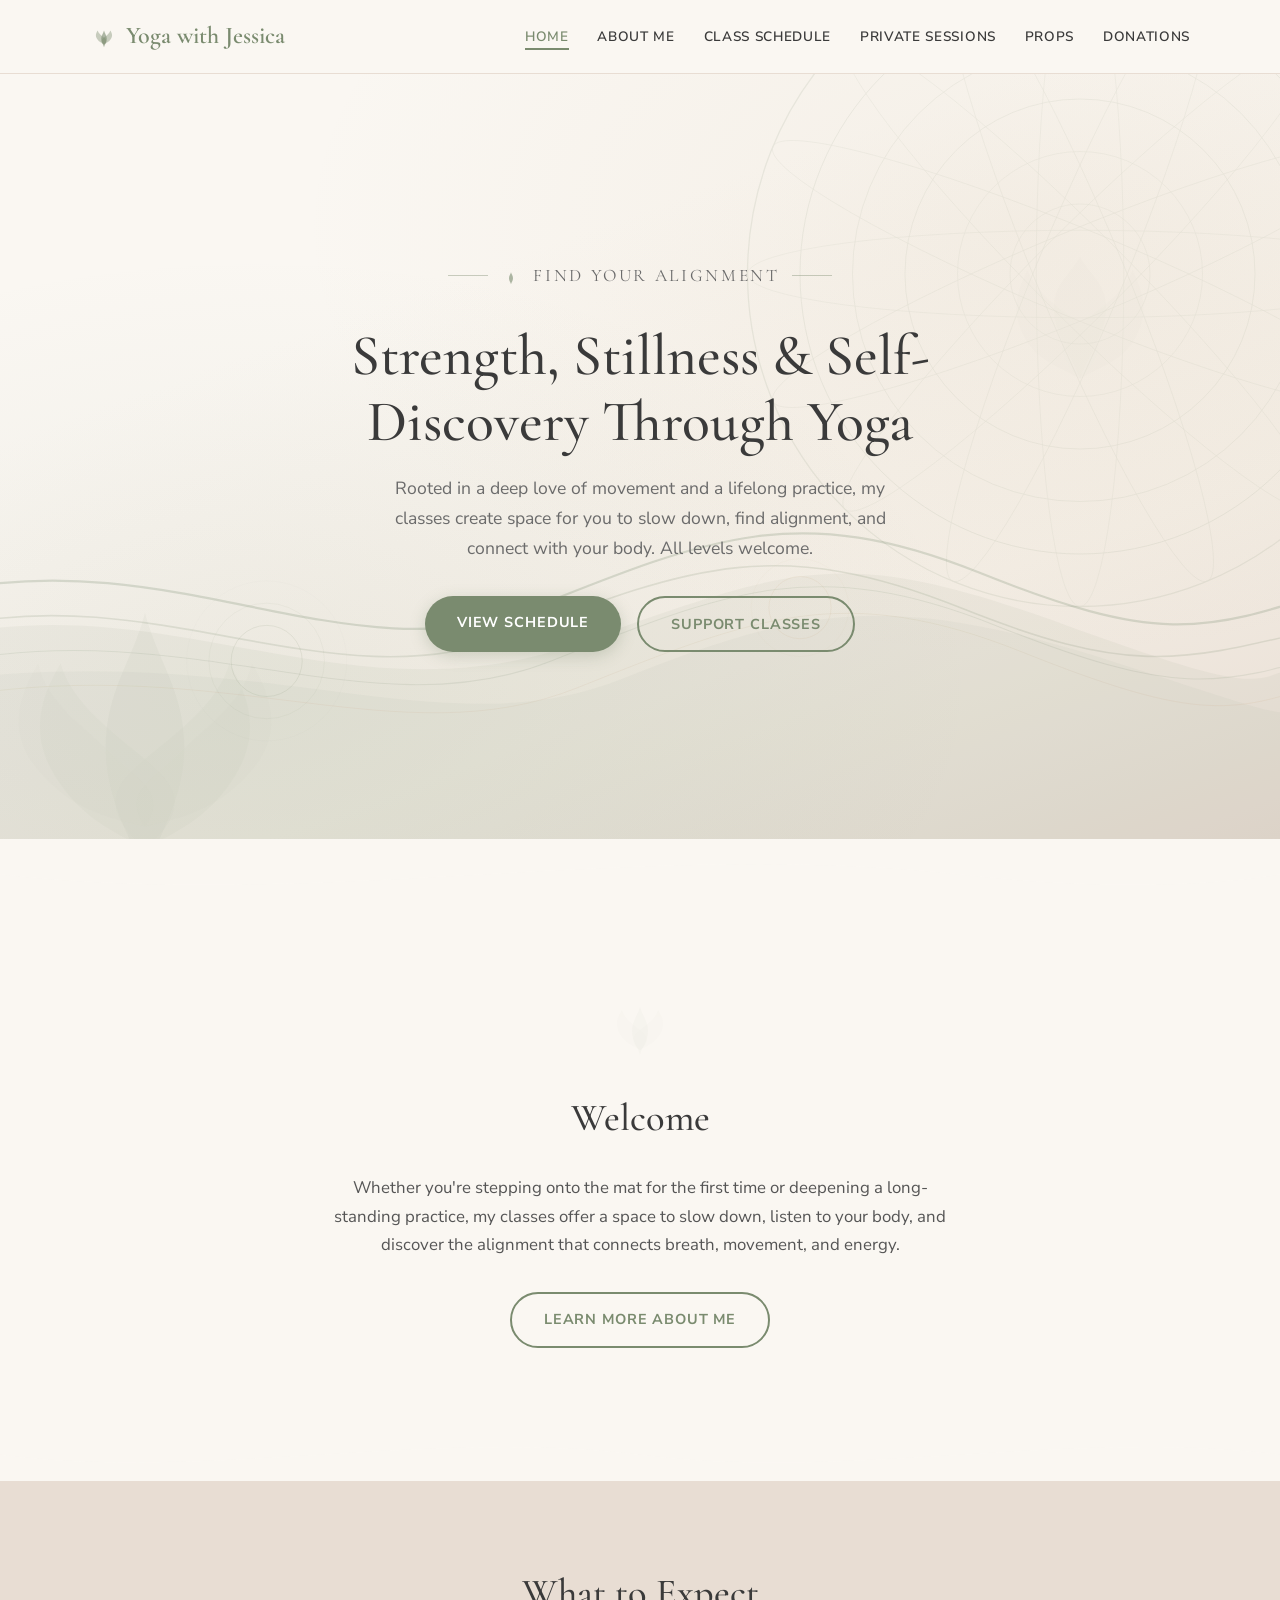
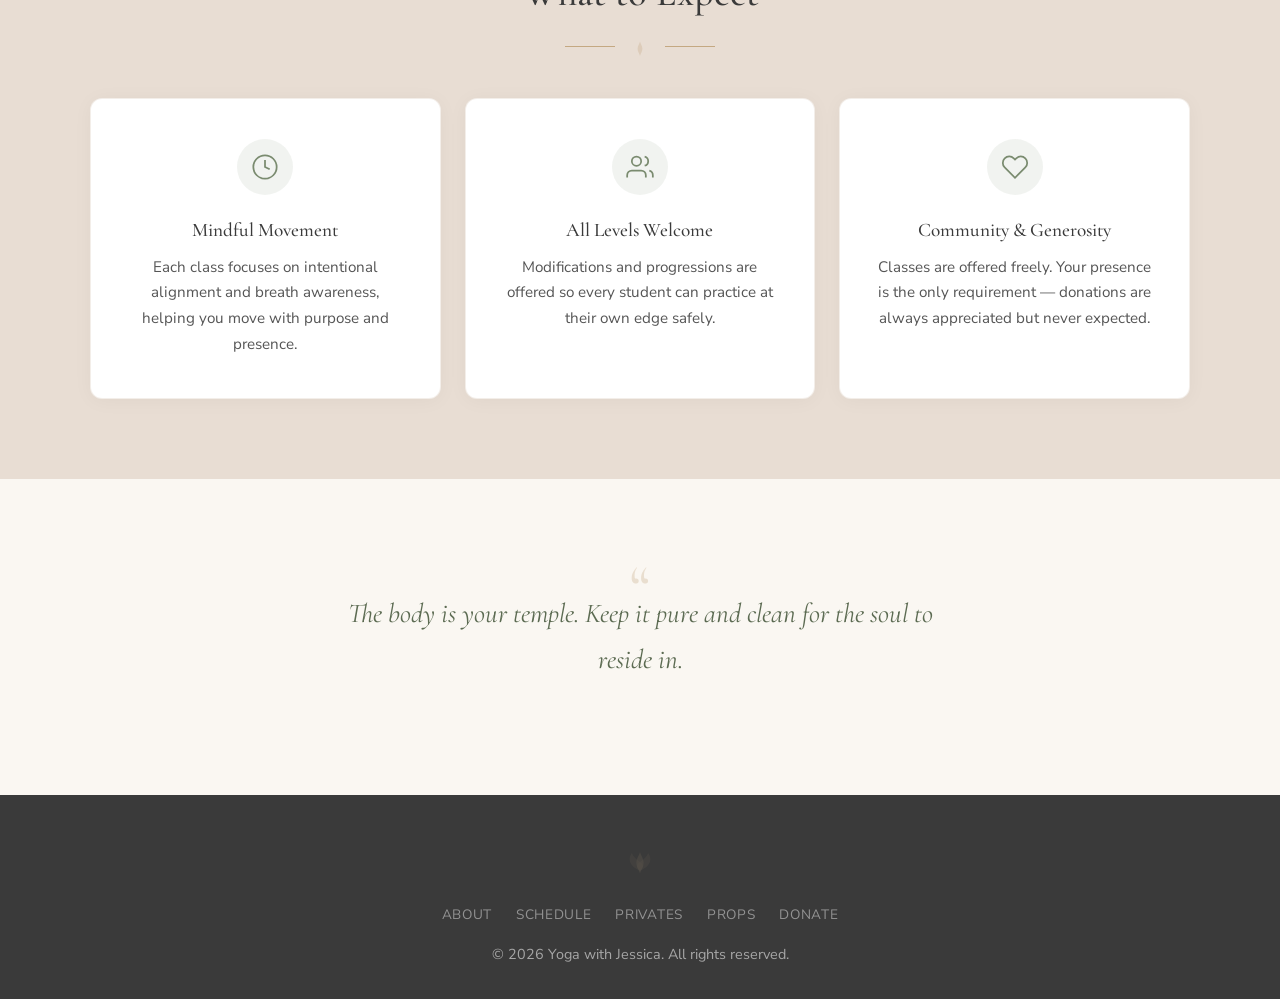
==== index.html @ 88f58f94 "2026-03-31: Major content update - photos, schedule, donations, props - Replaced all prop images wit" ====
<!DOCTYPE html>
<html lang="en">
<head>
  <meta charset="UTF-8" />
  <meta name="viewport" content="width=device-width, initial-scale=1.0" />
  <title>Yoga with Jessica</title>
  <link rel="preconnect" href="https://fonts.googleapis.com" />
  <link href="https://fonts.googleapis.com/css2?family=Cormorant+Garamond:ital,wght@0,400;0,500;0,600;1,400&family=Nunito+Sans:wght@400;600;700&display=swap" rel="stylesheet" />
  <link rel="stylesheet" href="styles.css" />
</head>
<body>

  <!-- Navigation -->
  <nav class="nav">
    <div class="container">
      <a href="index.html" class="nav__logo">
        <svg viewBox="0 0 40 40" fill="none"><g transform="rotate(180 20 20)"><path d="M20 4c-1 4-4 7-4 12s3 8 4 12c1-4 4-7 4-12s-3-8-4-12z" fill="#7a8b6f" opacity=".6"/><path d="M20 8c-3 2-7 3-10 8s-1 9 1 12c1-4 5-7 9-10s5-6 0-10z" fill="#7a8b6f" opacity=".4"/><path d="M20 8c3 2 7 3 10 8s1 9-1 12c-1-4-5-7-9-10s-5-6 0-10z" fill="#7a8b6f" opacity=".4"/></g></svg>
        Yoga with Jessica
      </a>
      <button class="nav__toggle" aria-label="Toggle menu">
        <span></span><span></span><span></span>
      </button>
      <ul class="nav__links">
        <li><a href="index.html" class="active">Home</a></li>
        <li><a href="about.html">About Me</a></li>
        <li><a href="schedule.html">Class Schedule</a></li>

        <li><a href="privates.html">Private Sessions</a></li>
        <li><a href="props.html">Props</a></li>
        <li><a href="donations.html">Donations</a></li>
      </ul>
    </div>
  </nav>

  <!-- Hero -->
  <section class="hero">
    <!-- Full-page background art: flowing water + mandala + lotus -->
    <div class="bg-art">
      <!-- Large flowing water waves spanning full width -->
      <svg viewBox="0 0 1440 900" preserveAspectRatio="xMidYMid slice" style="width:100%;height:100%;top:0;left:0;">
        <!-- Water flow layers -->
        <path d="M-50,600 C200,550 400,700 600,620 S900,500 1100,580 S1350,650 1500,600" stroke="#7a8b6f" stroke-width="2.5" fill="none" opacity=".25"/>
        <path d="M-50,640 C180,590 380,730 580,650 S880,540 1080,620 S1330,680 1500,640" stroke="#7a8b6f" stroke-width="1.8" fill="none" opacity=".18"/>
        <path d="M-50,680 C220,630 420,760 620,680 S920,560 1120,640 S1370,710 1500,670" stroke="#7a8b6f" stroke-width="1.2" fill="none" opacity=".14"/>
        <path d="M-50,720 C250,670 450,790 650,710 S950,590 1150,670 S1390,740 1500,700" stroke="#c4a882" stroke-width="1" fill="none" opacity=".15"/>
        <!-- Flowing water fills -->
        <path d="M-50,650 C200,600 400,750 650,660 S950,550 1200,640 S1400,700 1500,670 L1500,900 L-50,900 Z" fill="#7a8b6f" opacity=".07"/>
        <path d="M-50,700 C300,660 500,780 700,700 S1000,600 1250,680 S1420,740 1500,720 L1500,900 L-50,900 Z" fill="#7a8b6f" opacity=".05"/>
        <!-- Ripple circles -->
        <circle cx="300" cy="680" r="40" stroke="#7a8b6f" stroke-width="1" fill="none" opacity=".15"/>
        <circle cx="300" cy="680" r="65" stroke="#7a8b6f" stroke-width=".7" fill="none" opacity=".1"/>
        <circle cx="300" cy="680" r="90" stroke="#7a8b6f" stroke-width=".4" fill="none" opacity=".07"/>
        <circle cx="900" cy="620" r="35" stroke="#c4a882" stroke-width="1" fill="none" opacity=".15"/>
        <circle cx="900" cy="620" r="55" stroke="#c4a882" stroke-width=".6" fill="none" opacity=".1"/>
      </svg>
      <!-- Giant mandala, top right -->
      <svg viewBox="0 0 800 800" style="width:700px;height:700px;top:-150px;right:-150px;opacity:.12;">
        <circle cx="400" cy="400" r="380" stroke="#7a8b6f" stroke-width="1.5" fill="none"/>
        <circle cx="400" cy="400" r="320" stroke="#7a8b6f" stroke-width="1" fill="none"/>
        <circle cx="400" cy="400" r="260" stroke="#7a8b6f" stroke-width=".8" fill="none"/>
        <circle cx="400" cy="400" r="200" stroke="#7a8b6f" stroke-width=".8" fill="none"/>
        <circle cx="400" cy="400" r="140" stroke="#7a8b6f" stroke-width=".6" fill="none"/>
        <circle cx="400" cy="400" r="80" stroke="#7a8b6f" stroke-width=".6" fill="none"/>
        <g stroke="#7a8b6f" stroke-width=".6" fill="none">
          <ellipse cx="400" cy="400" rx="50" ry="380" transform="rotate(0 400 400)"/>
          <ellipse cx="400" cy="400" rx="50" ry="380" transform="rotate(22.5 400 400)"/>
          <ellipse cx="400" cy="400" rx="50" ry="380" transform="rotate(45 400 400)"/>
          <ellipse cx="400" cy="400" rx="50" ry="380" transform="rotate(67.5 400 400)"/>
          <ellipse cx="400" cy="400" rx="50" ry="380" transform="rotate(90 400 400)"/>
          <ellipse cx="400" cy="400" rx="50" ry="380" transform="rotate(112.5 400 400)"/>
          <ellipse cx="400" cy="400" rx="50" ry="380" transform="rotate(135 400 400)"/>
          <ellipse cx="400" cy="400" rx="50" ry="380" transform="rotate(157.5 400 400)"/>
        </g>
        <!-- Lotus petals at center -->
        <g opacity=".5" transform="rotate(180 400 400)">
          <path d="M400 280c-10 30-30 50-30 80s20 40 30 60c10-20 30-30 30-60s-20-50-30-80z" fill="#7a8b6f" opacity=".3"/>
          <path d="M400 280c-25 15-50 20-65 50s-5 55 5 75c10-25 35-45 60-60s30-35 0-65z" fill="#7a8b6f" opacity=".2"/>
          <path d="M400 280c25 15 50 20 65 50s5 55-5 75c-10-25-35-45-60-60s-30-35 0-65z" fill="#7a8b6f" opacity=".2"/>
        </g>
      </svg>
      <!-- Large lotus, bottom left -->
      <svg viewBox="0 0 400 400" style="width:450px;height:450px;bottom:-100px;left:-80px;opacity:.15;">
        <g transform="rotate(180 200 200)">
        <path d="M200 50c-8 40-35 70-35 120s25 80 35 120c10-40 35-70 35-120s-25-80-35-120z" fill="#7a8b6f" opacity=".35"/>
        <path d="M200 80c-25 15-55 25-80 65s-10 75 5 100c10-35 45-60 75-85s40-45 0-80z" fill="#7a8b6f" opacity=".25"/>
        <path d="M200 80c25 15 55 25 80 65s10 75-5 100c-10-35-45-60-75-85s-40-45 0-80z" fill="#7a8b6f" opacity=".25"/>
        <path d="M200 100c-35 8-65 15-95 50s-15 70 0 95c8-35 40-55 65-80s50-35 30-65z" fill="#7a8b6f" opacity=".15"/>
        <path d="M200 100c35 8 65 15 95 50s15 70 0 95c-8-35-40-55-65-80s-50-35-30-65z" fill="#7a8b6f" opacity=".15"/>
        </g>
      </svg>
    </div>

    <div class="hero__inner">
      <p class="hero__tagline">
        <svg viewBox="0 0 24 24" fill="none"><g transform="rotate(180 12 12)"><path d="M12 2c-.6 2.4-2.4 4.2-2.4 7.2s1.8 4.8 2.4 7.2c.6-2.4 2.4-4.2 2.4-7.2S12.6 4.4 12 2z" fill="#7a8b6f"/></g></svg>
        Find Your Alignment
      </p>
      <h1>Strength, Stillness &amp; Self-Discovery Through Yoga</h1>
      <p>Rooted in a deep love of movement and a lifelong practice, my classes create space for you to slow down, find alignment, and connect with your body. All levels welcome.</p>
      <div class="hero__buttons">
        <a href="schedule.html" class="btn btn--primary">View Schedule</a>
        <a href="donations.html" class="btn btn--outline">Support Classes</a>
      </div>
    </div>
  </section>

  <!-- Wave divider -->
  <div class="wave-divider">
    <svg viewBox="0 0 1440 80" preserveAspectRatio="none"><path d="M0,40 C360,80 720,0 1080,40 C1260,60 1380,50 1440,40 L1440,80 L0,80 Z" fill="#faf7f2"/></svg>
  </div>

  <!-- Welcome section -->
  <section class="section">
    <div class="container text-center">
      <!-- Lotus ornament -->
      <svg class="decor-lotus decor-lotus--md" viewBox="0 0 80 80" style="margin-bottom:1rem;">
        <g transform="rotate(180 40 40)">
        <path d="M40 15c-2 8-8 14-8 24s6 16 8 24c2-8 8-14 8-24s-6-16-8-24z" fill="#7a8b6f" opacity=".2"/>
        <path d="M40 20c-6 4-14 6-20 16s-2 18 2 24c2-8 10-14 18-20s10-12 0-20z" fill="#7a8b6f" opacity=".12"/>
        <path d="M40 20c6 4 14 6 20 16s2 18-2 24c-2-8-10-14-18-20s-10-12 0-20z" fill="#7a8b6f" opacity=".12"/>
        </g>
      </svg>
      <h2>Welcome</h2>
      <p style="max-width:640px;margin:0 auto 2rem;color:#555;font-size:1.05rem;">
        Whether you're stepping onto the mat for the first time or deepening a long-standing practice, my classes offer a space to slow down, listen to your body, and discover the alignment that connects breath, movement, and energy.
      </p>
      <a href="about.html" class="btn btn--outline">Learn More About Me</a>
    </div>
  </section>

  <!-- Wave into alt section -->
  <div class="wave-divider">
    <svg viewBox="0 0 1440 60" preserveAspectRatio="none"><path d="M0,0 L0,30 C240,60 480,0 720,30 C960,60 1200,0 1440,30 L1440,0 Z" fill="#faf7f2"/></svg>
  </div>

  <!-- What to Expect -->
  <section class="section section--alt">
    <div class="container">
      <div class="section-heading">
        <h2>What to Expect</h2>
        <div class="section-heading__ornament">
          <svg viewBox="0 0 24 24" fill="none"><g transform="rotate(180 12 12)"><path d="M12 2c-.6 2.4-2.4 4.2-2.4 7.2s1.8 4.8 2.4 7.2c.6-2.4 2.4-4.2 2.4-7.2S12.6 4.4 12 2z" fill="#c4a882"/></g></svg>
        </div>
      </div>
      <div class="features-grid">
        <div class="card feature-card">
          <div class="feature-card__icon">
            <svg viewBox="0 0 24 24" fill="none" stroke="currentColor" stroke-width="1.5"><circle cx="12" cy="12" r="10"/><path d="M12 6v6l4 2"/></svg>
          </div>
          <h3>Mindful Movement</h3>
          <p>Each class focuses on intentional alignment and breath awareness, helping you move with purpose and presence.</p>
        </div>
        <div class="card feature-card">
          <div class="feature-card__icon">
            <svg viewBox="0 0 24 24" fill="none" stroke="currentColor" stroke-width="1.5"><path d="M17 21v-2a4 4 0 00-4-4H5a4 4 0 00-4 4v2"/><circle cx="9" cy="7" r="4"/><path d="M23 21v-2a4 4 0 00-3-3.87M16 3.13a4 4 0 010 7.75"/></svg>
          </div>
          <h3>All Levels Welcome</h3>
          <p>Modifications and progressions are offered so every student can practice at their own edge safely.</p>
        </div>
        <div class="card feature-card">
          <div class="feature-card__icon">
            <svg viewBox="0 0 24 24" fill="none" stroke="currentColor" stroke-width="1.5"><path d="M20.84 4.61a5.5 5.5 0 00-7.78 0L12 5.67l-1.06-1.06a5.5 5.5 0 00-7.78 7.78l1.06 1.06L12 21.23l7.78-7.78 1.06-1.06a5.5 5.5 0 000-7.78z"/></svg>
          </div>
          <h3>Community &amp; Generosity</h3>
          <p>Classes are offered freely. Your presence is the only requirement &mdash; donations are always appreciated but never expected.</p>
        </div>
      </div>
    </div>
  </section>

  <!-- Inspirational quote -->
  <section class="section" style="padding:3rem 0;">
    <div class="container">
      <p class="pullquote">The body is your temple. Keep it pure and clean for the soul to reside in.</p>
    </div>
  </section>

  <!-- Footer -->
  <footer class="footer">
    <div class="container">
      <svg class="footer__lotus" viewBox="0 0 40 40" width="36" height="36">
        <g transform="rotate(180 20 20)">
        <path d="M20 6c-1 4-4 7-4 12s3 8 4 12c1-4 4-7 4-12s-3-8-4-12z" fill="#c4a882" opacity=".5"/>
        <path d="M20 9c-3 2-7 3-10 8s-1 9 1 12c1-4 5-7 9-10s5-6 0-10z" fill="#c4a882" opacity=".3"/>
        <path d="M20 9c3 2 7 3 10 8s1 9-1 12c-1-4-5-7-9-10s-5-6 0-10z" fill="#c4a882" opacity=".3"/>
        </g>
      </svg>
      <div class="footer__links">
        <a href="about.html">About</a>
        <a href="schedule.html">Schedule</a>

        <a href="privates.html">Privates</a>
        <a href="props.html">Props</a>
        <a href="donations.html">Donate</a>
      </div>
      <p>&copy; 2026 Yoga with Jessica. All rights reserved.</p>
    </div>
  </footer>

  <script>
    const toggle = document.querySelector('.nav__toggle');
    const links  = document.querySelector('.nav__links');
    toggle.addEventListener('click', () => links.classList.toggle('open'));
    links.querySelectorAll('a').forEach(a => a.addEventListener('click', () => links.classList.remove('open')));
  </script>
</body>
</html>
---- styles.css ----
/* ========== Reset & Base ========== */
*, *::before, *::after { box-sizing: border-box; margin: 0; padding: 0; }

:root {
  --cream:    #faf7f2;
  --cream-dk: #f3ede4;
  --sand:     #e8ddd3;
  --sand-dk:  #d9cbb8;
  --olive:    #7a8b6f;
  --olive-lt: #96a88b;
  --olive-dk: #5c6b52;
  --charcoal: #3a3a3a;
  --warm:     #c4a882;
  --warm-lt:  #d4c0a4;
  --warm-dk:  #a68a64;
  --terracotta: #c47d5a;
  --white:    #ffffff;
  --font-heading: 'Cormorant Garamond', Georgia, serif;
  --font-body:    'Nunito Sans', 'Segoe UI', sans-serif;
}

html { scroll-behavior: smooth; }

body {
  font-family: var(--font-body);
  color: var(--charcoal);
  background: var(--cream);
  line-height: 1.7;
  font-size: 16px;
}

img { max-width: 100%; display: block; }
a   { color: var(--olive); text-decoration: none; transition: color .2s; }
a:hover { color: var(--olive-dk); }

/* ========== Typography ========== */
h1, h2, h3 { font-family: var(--font-heading); font-weight: 500; color: var(--charcoal); }
h1 { font-size: clamp(2.2rem, 5vw, 3.6rem); line-height: 1.15; }
h2 { font-size: clamp(1.6rem, 3.5vw, 2.4rem); margin-bottom: .6em; }
h3 { font-size: 1.3rem; margin-bottom: .4em; }

/* ========== Layout helpers ========== */
.container { width: min(1100px, 90%); margin-inline: auto; }
.section   { padding: 5rem 0; position: relative; overflow: hidden; }
.section--alt { background: var(--sand); }

/* ========== Decorative SVG elements ========== */
.decor-lotus { display: block; margin: 0 auto; opacity: .15; }
.decor-lotus--sm { width: 48px; height: 48px; }
.decor-lotus--md { width: 80px; height: 80px; }
.decor-lotus--lg { width: 120px; height: 120px; }

.decor-divider {
  display: block; width: 100%; height: 60px;
  margin: -1px 0; position: relative; z-index: 2;
}

.decor-mandala {
  position: absolute; opacity: .04; pointer-events: none; z-index: 0;
}
.decor-mandala--left  { left: -120px; top: 50%; transform: translateY(-50%); }
.decor-mandala--right { right: -120px; top: 50%; transform: translateY(-50%); }

.decor-branch {
  position: absolute; opacity: .06; pointer-events: none;
}

/* ========== Navigation ========== */
.nav {
  position: sticky; top: 0; z-index: 100;
  background: rgba(250,247,242,.95);
  backdrop-filter: blur(10px);
  border-bottom: 1px solid var(--sand);
}
.nav .container {
  display: flex; align-items: center; justify-content: space-between;
  padding: 1rem 0;
}
.nav__logo {
  font-family: var(--font-heading);
  font-size: 1.5rem; font-weight: 600;
  color: var(--olive);
  display: flex; align-items: center; gap: .5rem;
}
.nav__logo svg { width: 28px; height: 28px; }
.nav__links { display: flex; gap: 1.8rem; list-style: none; }
.nav__links a {
  font-size: .85rem; font-weight: 600; letter-spacing: .05em;
  text-transform: uppercase; color: var(--charcoal);
  position: relative; padding-bottom: 2px;
}
.nav__links a::after {
  content: ''; position: absolute; bottom: -2px; left: 0;
  width: 0; height: 2px; background: var(--olive);
  transition: width .3s ease;
}
.nav__links a:hover::after,
.nav__links a.active::after { width: 100%; }
.nav__links a:hover,
.nav__links a.active { color: var(--olive); }

/* hamburger */
.nav__toggle { display: none; background: none; border: none; cursor: pointer; }
.nav__toggle span {
  display: block; width: 24px; height: 2px; background: var(--charcoal);
  margin: 5px 0; transition: .3s;
}

@media (max-width: 768px) {
  .nav__toggle { display: block; position: relative; z-index: 10000; }
  .nav__links {
    position: fixed; top: 0; left: 0;
    width: 100vw; height: 100vh; height: 100dvh;
    background: #f8f6f1; /* solid fallback */
    flex-direction: column; align-items: center; justify-content: center;
    gap: 2rem; transform: translateX(100%); transition: transform .35s;
    z-index: 9999;
    margin: 0; padding: 0;
    box-sizing: border-box;
  }
  .nav__links.open { transform: translateX(0); }
  .nav__links a { font-size: 1.2rem; }
}

/* ========== Hero ========== */
.hero {
  min-height: 85vh;
  display: flex; align-items: center; justify-content: center;
  text-align: center;
  background:
    radial-gradient(ellipse at 20% 80%, rgba(122,139,111,.08) 0%, transparent 50%),
    radial-gradient(ellipse at 80% 20%, rgba(196,168,130,.1) 0%, transparent 50%),
    linear-gradient(160deg, var(--cream) 30%, var(--cream-dk) 70%, var(--sand) 100%);
  padding: 4rem 1rem;
  position: relative; overflow: hidden;
}
.hero__bg-art {
  position: absolute; inset: 0; pointer-events: none; overflow: hidden;
}
.hero__bg-art svg { position: absolute; }

.hero__inner { max-width: 700px; position: relative; z-index: 1; }
.hero__tagline {
  font-family: var(--font-heading);
  font-size: clamp(1rem, 2vw, 1.25rem);
  color: var(--olive);
  letter-spacing: .15em;
  text-transform: uppercase;
  margin-bottom: 1rem;
  display: flex; align-items: center; justify-content: center; gap: .8rem;
}
.hero__tagline svg { width: 20px; height: 20px; opacity: .6; }
.hero__tagline::before,
.hero__tagline::after {
  content: ''; width: 40px; height: 1px; background: var(--olive); opacity: .4;
}
.hero h1 { margin-bottom: 1.2rem; }
.hero p  { font-size: 1.1rem; color: #6b6b6b; max-width: 520px; margin: 0 auto 2rem; }

.hero__buttons {
  display: flex; gap: 1rem; justify-content: center; flex-wrap: wrap;
}

.hero__photo-placeholder {
  width: 280px; height: 280px;
  margin: 2.5rem auto 0;
  border-radius: 50%;
  border: 3px dashed var(--warm);
  display: flex; align-items: center; justify-content: center;
  color: var(--warm); font-size: .9rem; text-align: center; padding: 1rem;
  background: rgba(196,168,130,.08);
  position: relative;
}
.hero__photo-placeholder::before {
  content: ''; position: absolute; inset: -12px;
  border-radius: 50%; border: 1px solid rgba(196,168,130,.2);
}

/* ========== Buttons ========== */
.btn {
  display: inline-block; padding: .85rem 2rem;
  border-radius: 50px; font-weight: 700; font-size: .9rem;
  letter-spacing: .06em; text-transform: uppercase;
  transition: all .3s ease;
}
.btn:hover { transform: translateY(-2px); }
.btn--primary {
  background: var(--olive); color: var(--white);
  box-shadow: 0 4px 15px rgba(122,139,111,.3);
}
.btn--primary:hover {
  background: var(--olive-dk); color: var(--white);
  box-shadow: 0 6px 20px rgba(122,139,111,.4);
}
.btn--outline {
  border: 2px solid var(--olive); color: var(--olive);
}
.btn--outline:hover { background: var(--olive); color: var(--white); }

/* ========== Section headings with ornament ========== */
.section-heading {
  text-align: center; margin-bottom: 2.5rem;
}
.section-heading h2 { margin-bottom: .3rem; }
.section-heading__ornament {
  display: flex; align-items: center; justify-content: center; gap: .8rem;
  margin-top: .5rem;
}
.section-heading__ornament::before,
.section-heading__ornament::after {
  content: ''; width: 50px; height: 1px; background: var(--warm);
}
.section-heading__ornament svg { width: 24px; height: 24px; opacity: .3; }

/* ========== Cards ========== */
.card {
  background: var(--white);
  border-radius: 12px;
  padding: 2rem;
  box-shadow: 0 2px 20px rgba(0,0,0,.04);
  transition: transform .3s ease, box-shadow .3s ease;
  border: 1px solid rgba(232,221,211,.5);
}
.card:hover {
  transform: translateY(-4px);
  box-shadow: 0 12px 35px rgba(0,0,0,.07);
}

/* ========== Feature cards (home) ========== */
.features-grid {
  display: grid; grid-template-columns: repeat(auto-fit, minmax(280px, 1fr));
  gap: 1.5rem;
}
.feature-card {
  text-align: center; padding: 2.5rem 2rem;
  position: relative;
}
.feature-card__icon {
  width: 56px; height: 56px; margin: 0 auto 1.2rem;
  border-radius: 50%; background: rgba(122,139,111,.1);
  display: flex; align-items: center; justify-content: center;
}
.feature-card__icon svg { width: 28px; height: 28px; color: var(--olive); }
.feature-card h3 { font-size: 1.2rem; }
.feature-card p { color: #555; font-size: .95rem; }

/* ========== Schedule ========== */
.schedule-grid { display: grid; gap: 1.5rem; }
.schedule-card {
  display: grid;
  grid-template-columns: auto 1fr auto;
  gap: 1.2rem;
  align-items: center;
  padding: 1.5rem 2rem;
}
.schedule-card__icon {
  flex-shrink: 0; width: 48px; height: 48px; border-radius: 50%;
  background: linear-gradient(135deg, var(--olive), var(--olive-dk));
  color: var(--white);
  display: flex; align-items: center; justify-content: center;
  font-size: 1.2rem;
  box-shadow: 0 4px 12px rgba(92,107,82,.25);
}
.schedule-card__details h3 { margin-bottom: .15rem; font-size: 1.15rem; }
.schedule-card__details p  { color: #6b6b6b; font-size: .9rem; margin: 0; }
.schedule-card__tag {
  display: inline-block; margin-top: .3rem;
  background: rgba(122,139,111,.1); padding: .2rem .6rem;
  border-radius: 20px; font-size: .75rem; font-weight: 600; color: var(--olive-dk);
  border: 1px solid rgba(122,139,111,.2);
}
.schedule-card__action {
  display: flex; align-items: center; justify-content: center;
  flex-shrink: 0;
}
/* Props shown as an inline comma-separated line */
.schedule-card__props {
  grid-column: 1 / -1;
  margin-top: 0; padding-top: .6rem;
  border-top: 1px solid var(--sand);
}
.schedule-card__props h4 {
  font-family: var(--font-heading);
  font-size: .85rem; font-weight: 600;
  color: var(--olive-dk); margin-bottom: 0;
  display: inline;
}
.schedule-card__props ul {
  list-style: none; padding: 0; display: inline;
}
.schedule-card__props li {
  font-size: .82rem; color: #666;
  display: inline;
}
.schedule-card__props li + li::before {
  content: ' · '; color: var(--warm);
}
@media (max-width: 600px) {
  .schedule-card {
    grid-template-columns: auto 1fr;
  }
  .schedule-card__action {
    grid-column: 1 / -1;
    justify-content: flex-start;
  }
}

/* ========== Props ========== */
.props-grid {
  display: grid; grid-template-columns: repeat(auto-fill, minmax(300px, 1fr));
  gap: 2rem;
}
.prop-card { overflow: hidden; padding: 0; }
.prop-card img {
  width: 100%; height: 220px; object-fit: cover;
  transition: transform .4s ease;
}
.prop-card:hover img { transform: scale(1.05); }
.prop-card__body { padding: 1.5rem 2rem 2rem; }
.prop-card__body h3 { color: var(--olive-dk); }
.prop-card__body p  { font-size: .95rem; color: #555; }

/* ========== About ========== */
.about-layout {
  display: grid; grid-template-columns: 1fr 1fr; gap: 3rem; align-items: start;
}
.about-photo-placeholder {
  width: 100%; aspect-ratio: 3/4;
  border-radius: 12px;
  border: 3px dashed var(--warm);
  display: flex; align-items: center; justify-content: center;
  color: var(--warm); font-size: .9rem; text-align: center; padding: 2rem;
  background: rgba(196,168,130,.06);
  position: relative;
}
.about-text p { margin-bottom: 1.2rem; color: #555; }
.about-text p:first-of-type::first-letter {
  font-family: var(--font-heading);
  font-size: 3.4rem; float: left; line-height: .8;
  margin-right: .15em; color: var(--olive);
  font-weight: 600;
}

@media (max-width: 768px) {
  .about-layout { grid-template-columns: 1fr; }
}

/* ========== Donations ========== */
.donate-intro { max-width: 640px; margin: 0 auto 2.5rem; text-align: center; }
.donate-intro p { color: #555; font-size: 1.05rem; }
.donate-buttons { display: flex; gap: 1rem; justify-content: center; flex-wrap: wrap; }
.donate-btn {
  display: inline-flex; align-items: center; gap: .6rem;
  padding: 1rem 2.2rem; border-radius: 50px;
  font-weight: 700; font-size: 1rem;
  transition: all .3s ease;
}
.donate-btn:hover {
  transform: translateY(-3px);
  box-shadow: 0 8px 25px rgba(0,0,0,.15);
}
.donate-btn--paypal  { background: #0070ba; color: var(--white); }
.donate-btn--paypal:hover  { color: var(--white); }
.donate-btn--venmo   { background: #008CFF; color: var(--white); }
.donate-btn--venmo:hover   { color: var(--white); }
.donate-btn svg { width: 24px; height: 24px; fill: currentColor; }

.donate-note {
  text-align: center; margin-top: 2rem;
  font-size: .9rem; color: #888;
  font-style: italic;
}

/* ========== Footer ========== */
.footer {
  background: var(--charcoal); color: rgba(255,255,255,.55);
  padding: 3rem 0; text-align: center; font-size: .9rem;
  position: relative;
}
.footer a { color: var(--warm-lt); }
.footer__lotus { margin: 0 auto 1rem; opacity: .2; }
.footer__links {
  display: flex; justify-content: center; gap: 1.5rem;
  margin-bottom: 1rem; flex-wrap: wrap;
}
.footer__links a {
  font-size: .85rem; text-transform: uppercase; letter-spacing: .05em;
  color: rgba(255,255,255,.45);
}
.footer__links a:hover { color: var(--warm-lt); }

/* ========== Page header (inner pages) ========== */
.page-header {
  padding: 5rem 0 3.5rem;
  text-align: center;
  background:
    radial-gradient(ellipse at 30% 70%, rgba(122,139,111,.06) 0%, transparent 50%),
    radial-gradient(ellipse at 70% 30%, rgba(196,168,130,.08) 0%, transparent 50%),
    linear-gradient(160deg, var(--cream) 30%, var(--sand) 100%);
  position: relative; overflow: hidden;
}
.page-header__ornament {
  display: flex; align-items: center; justify-content: center; gap: .6rem;
  margin-top: .8rem;
}
.page-header__ornament::before,
.page-header__ornament::after {
  content: ''; width: 40px; height: 1px; background: var(--warm); opacity: .5;
}
.page-header__ornament svg { width: 20px; height: 20px; opacity: .25; }
.page-header p {
  color: #6b6b6b; font-size: 1.05rem; max-width: 560px; margin: .8rem auto 0;
}

/* ========== Privates ========== */
.privates-card {
  padding: 3rem; position: relative;
}
.privates-card::before {
  content: ''; position: absolute; top: 0; left: 0; right: 0; height: 4px;
  background: linear-gradient(90deg, var(--olive), var(--warm), var(--olive));
  border-radius: 12px 12px 0 0;
}

/* ========== Contact card ========== */
.contact-card {
  border-top: 3px solid var(--olive);
  text-align: center;
}

/* ========== Quote / pullout ========== */
.pullquote {
  font-family: var(--font-heading);
  font-size: clamp(1.3rem, 2.5vw, 1.7rem);
  font-style: italic;
  color: var(--olive-dk);
  text-align: center;
  max-width: 600px; margin: 2rem auto;
  padding: 2rem 0;
  position: relative;
}
.pullquote::before {
  content: '\201C'; font-size: 4rem;
  position: absolute; top: -.2rem; left: 50%; transform: translateX(-50%);
  color: var(--warm); opacity: .3; font-style: normal;
  line-height: 1;
}

/* ========== Wave dividers ========== */
.wave-divider { display: block; width: 100%; line-height: 0; }
.wave-divider svg { display: block; width: 100%; height: auto; }
.wave-divider--flip { transform: scaleY(-1); }

/* ========== Gallery ========== */
.gallery-grid {
  display: grid;
  grid-template-columns: repeat(auto-fill, minmax(240px, 1fr));
  gap: 1.5rem;
}

/* ========== Full-page background art ========== */
.bg-art {
  position: absolute; inset: 0; pointer-events: none; overflow: hidden; z-index: 0;
}
.bg-art svg {
  position: absolute;
}

/* Hero: large flowing water + mandala */
.hero { position: relative; }
.hero > *:not(.bg-art) { position: relative; z-index: 1; }
.hero .bg-art { opacity: 1; }

/* Page headers: scroll normally with header content */
.page-header { position: relative; }
.page-header > *:not(.bg-art) { position: relative; z-index: 1; }

/* Section backgrounds: FIXED parallax - bg stays still, content scrolls over it */
.section { position: relative; overflow: hidden; }
.section > *:not(.bg-art):not(.decor-mandala) { position: relative; z-index: 1; }
.section > .bg-art {
  position: fixed;
  top: 0; left: 0; width: 100%; height: 100vh;
  z-index: 0;
}
/* Clip the fixed bg to the section bounds so it doesn't bleed out */
.section { clip-path: inset(0); }

/* Footer water */
.footer { position: relative; overflow: hidden; }
.footer > *:not(.bg-art) { position: relative; z-index: 1; }

/* ========== Utilities ========== */
.text-center { text-align: center; }
.mt-1 { margin-top: 1rem; }
.mt-2 { margin-top: 2rem; }
.mb-2 { margin-bottom: 2rem; }
.relative { position: relative; }

/* ==========================================================
   RESPONSIVE — Tablet (≤ 1024px)
   ========================================================== */
@media (max-width: 1024px) {
  .hero { min-height: 70vh; padding: 3rem 1rem; }
  .hero__photo-placeholder { width: 220px; height: 220px; }
  .section { padding: 3.5rem 0; }
  .page-header { padding: 3.5rem 0 2.5rem; }
  .privates-card { padding: 2rem; }
  .props-grid { grid-template-columns: repeat(auto-fill, minmax(250px, 1fr)); gap: 1.5rem; }
}

/* ==========================================================
   RESPONSIVE — Mobile (≤ 768px)
   ========================================================== */
@media (max-width: 768px) {
  body { font-size: 15px; }

  .container { width: 92%; }
  .section { padding: 2.5rem 0; }
  .page-header { padding: 3rem 0 2rem; }

  /* Hero */
  .hero { min-height: auto; padding: 3rem 1rem 2.5rem; }
  .hero__inner { max-width: 100%; }
  .hero p { font-size: 1rem; }
  .hero__photo-placeholder { width: 180px; height: 180px; }
  .hero__buttons { flex-direction: column; align-items: center; }
  .hero__buttons .btn { width: 100%; max-width: 280px; text-align: center; }

  /* Buttons — larger tap targets */
  .btn { padding: .9rem 1.8rem; font-size: .85rem; }

  /* Feature cards */
  .features-grid { grid-template-columns: 1fr; gap: 1rem; }
  .feature-card { padding: 1.8rem 1.5rem; }

  /* Schedule cards — stack vertically */
  .schedule-card { padding: 1.2rem 1.2rem; gap: .8rem; }
  .schedule-card__icon { width: 40px; height: 40px; }
  .schedule-card__details h3 { font-size: 1rem; }
  .schedule-card__details p { font-size: .82rem; }

  /* Props grid */
  .props-grid { grid-template-columns: 1fr; gap: 1.2rem; }
  .prop-card img { height: 180px; }
  .prop-card__body { padding: 1rem 1.2rem 1.2rem; }

  /* About layout */
  .about-layout { gap: 2rem; }
  .about-text p:first-of-type::first-letter { font-size: 2.6rem; }

  /* Pullquote */
  .pullquote { padding: 1.5rem 0; }
  .pullquote::before { font-size: 3rem; }

  /* Page header subtitle */
  .page-header p { font-size: .95rem; }

  /* Gallery */
  .gallery-grid { grid-template-columns: 1fr; gap: 1rem; }

  /* Footer */
  .footer { padding: 2rem 0; }
  .footer__links { gap: 1rem; }
  .footer__links a { font-size: .78rem; }

  /* Donation buttons */
  .donate-buttons { flex-direction: column; align-items: center; }

  /* Privates card */
  .privates-card { padding: 1.5rem; }

  /* Cards — reduce padding */
  .card { padding: 1.5rem; }

  /* Keep parallax fixed backgrounds on mobile too */
  .section > .bg-art {
    position: fixed;
    top: 0; left: 0; width: 100%; height: 100vh;
  }
  .section { clip-path: inset(0); }

  /* Background art — scale down decorative SVGs */
  .bg-art svg[style*="width:700px"],
  .bg-art svg[style*="width:450px"],
  .bg-art svg[style*="width:300px"] {
    display: none;
  }
}

/* ==========================================================
   RESPONSIVE — Small phones (≤ 480px)
   ========================================================== */
@media (max-width: 480px) {
  body { font-size: 14px; }
  .container { width: 94%; }

  h1 { font-size: clamp(1.6rem, 7vw, 2.2rem); }
  h2 { font-size: clamp(1.3rem, 5vw, 1.8rem); }
  h3 { font-size: 1.1rem; }

  .hero { padding: 2rem .8rem; }
  .hero p { font-size: .92rem; margin-bottom: 1.5rem; }
  .hero__photo-placeholder { width: 150px; height: 150px; font-size: .8rem; }
  .hero__tagline { font-size: .85rem; gap: .4rem; letter-spacing: .1em; }
  .hero__tagline::before,
  .hero__tagline::after { width: 25px; }

  .section { padding: 2rem 0; }
  .page-header { padding: 2.5rem 0 1.5rem; }

  /* Schedule cards — single column */
  .schedule-card {
    grid-template-columns: 1fr;
    text-align: center;
    gap: .6rem;
  }
  .schedule-card__icon { margin: 0 auto; width: 36px; height: 36px; }
  .schedule-card__action { justify-content: center; }

  /* Sign-up buttons on cards */
  .schedule-card .btn { width: 100%; text-align: center; }

  /* Prop cards */
  .prop-card img { height: 150px; }

  /* Footer links wrap */
  .footer__links { gap: .6rem .8rem; }
  .footer__links a { font-size: .72rem; }

  /* Cards */
  .card { padding: 1.2rem; border-radius: 10px; }

  /* Contact card */
  .contact-card { padding: 1.2rem; }
}

/* ==========================================================
   RESPONSIVE — Landscape phones
   ========================================================== */
@media (max-height: 500px) and (orientation: landscape) {
  .hero { min-height: auto; padding: 2rem 1rem; }
  .hero__photo-placeholder { display: none; }
  .page-header { padding: 2rem 0 1.5rem; }
}

/* ==========================================================
   Touch device improvements
   ========================================================== */
@media (hover: none) and (pointer: coarse) {
  /* Remove hover transform on cards for touch devices */
  .card:hover { transform: none; }
  .btn:hover { transform: none; }
  .prop-card:hover img { transform: none; }

  /* Larger tap targets for checkboxes */
  input[type="checkbox"] {
    min-width: 20px; min-height: 20px;
  }
}

/* ==========================================================
   Safe area insets (iPhone notch, etc.)
   ========================================================== */
@supports (padding: env(safe-area-inset-bottom)) {
  .nav .container {
    padding-left: env(safe-area-inset-left);
    padding-right: env(safe-area-inset-right);
  }
  .footer {
    padding-bottom: calc(2rem + env(safe-area-inset-bottom));
  }
  .nav__links.open {
    padding-top: env(safe-area-inset-top);
    padding-bottom: env(safe-area-inset-bottom);
  }
}
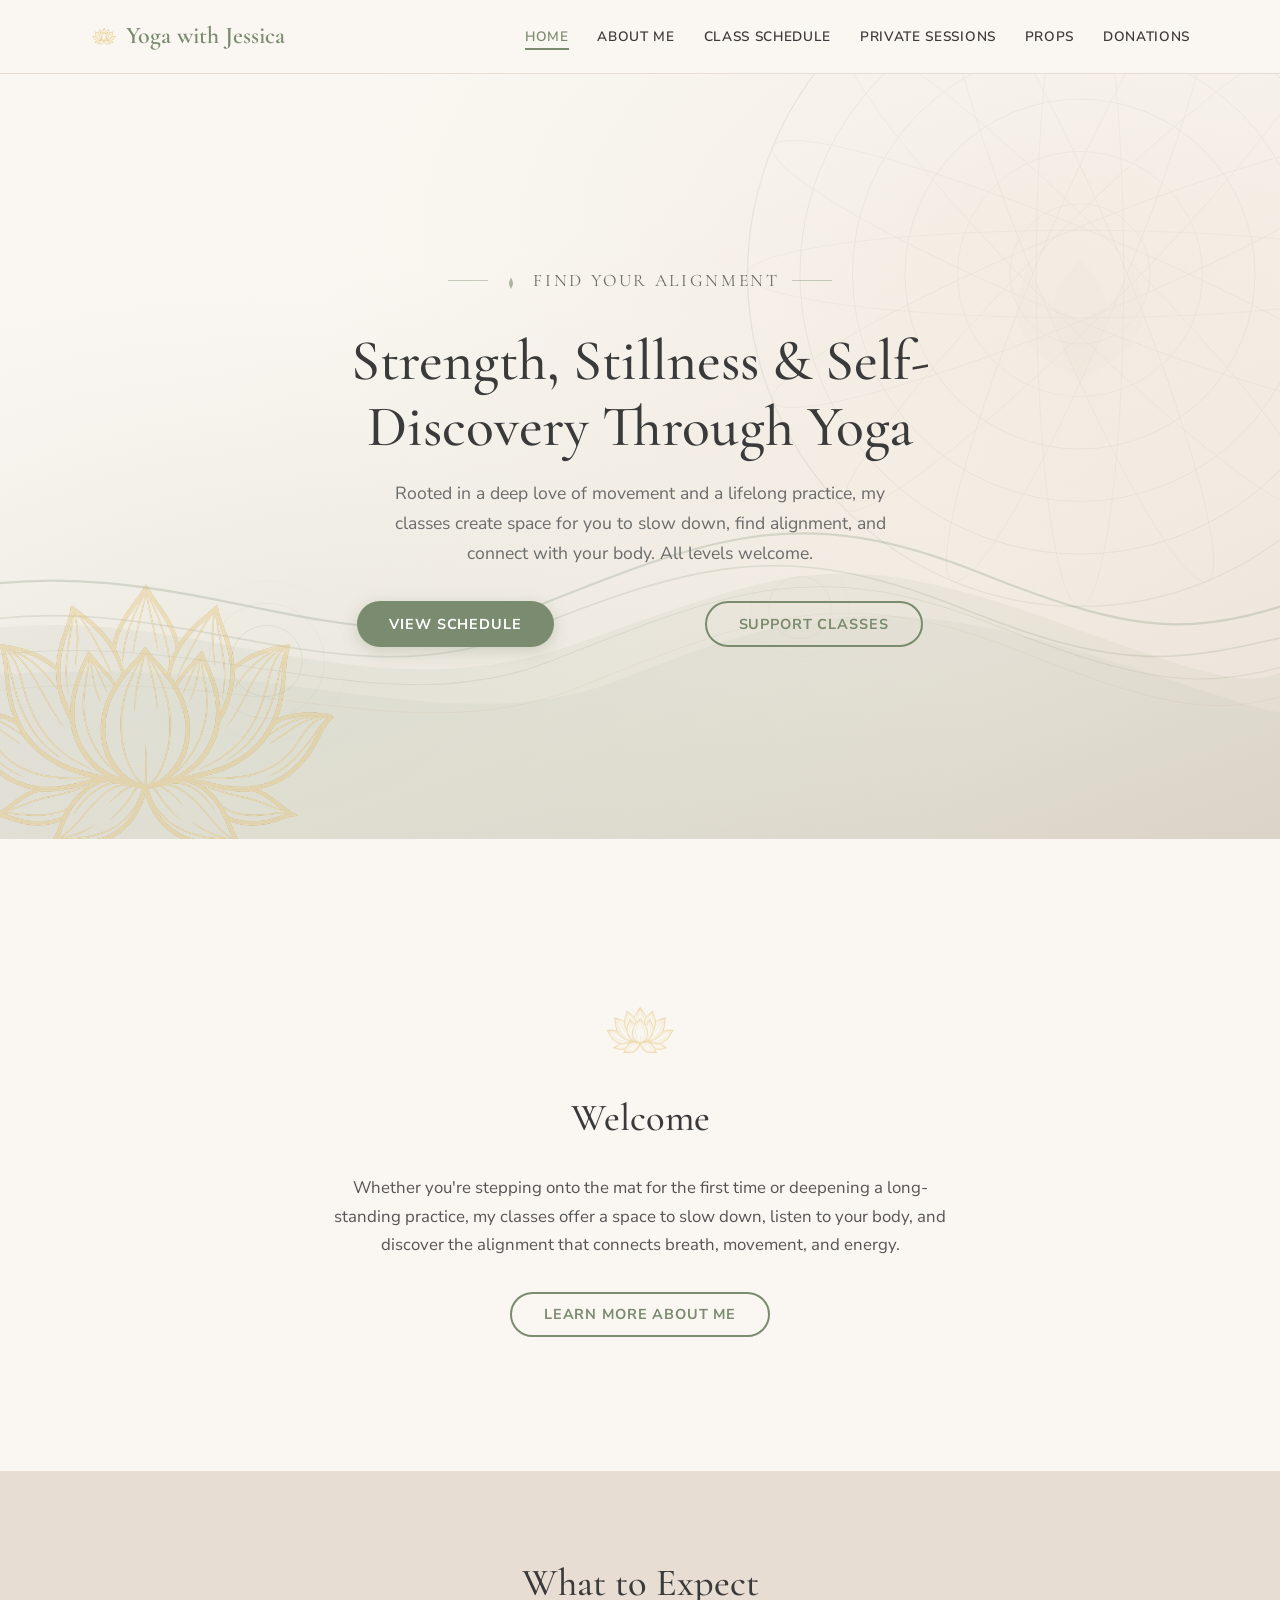
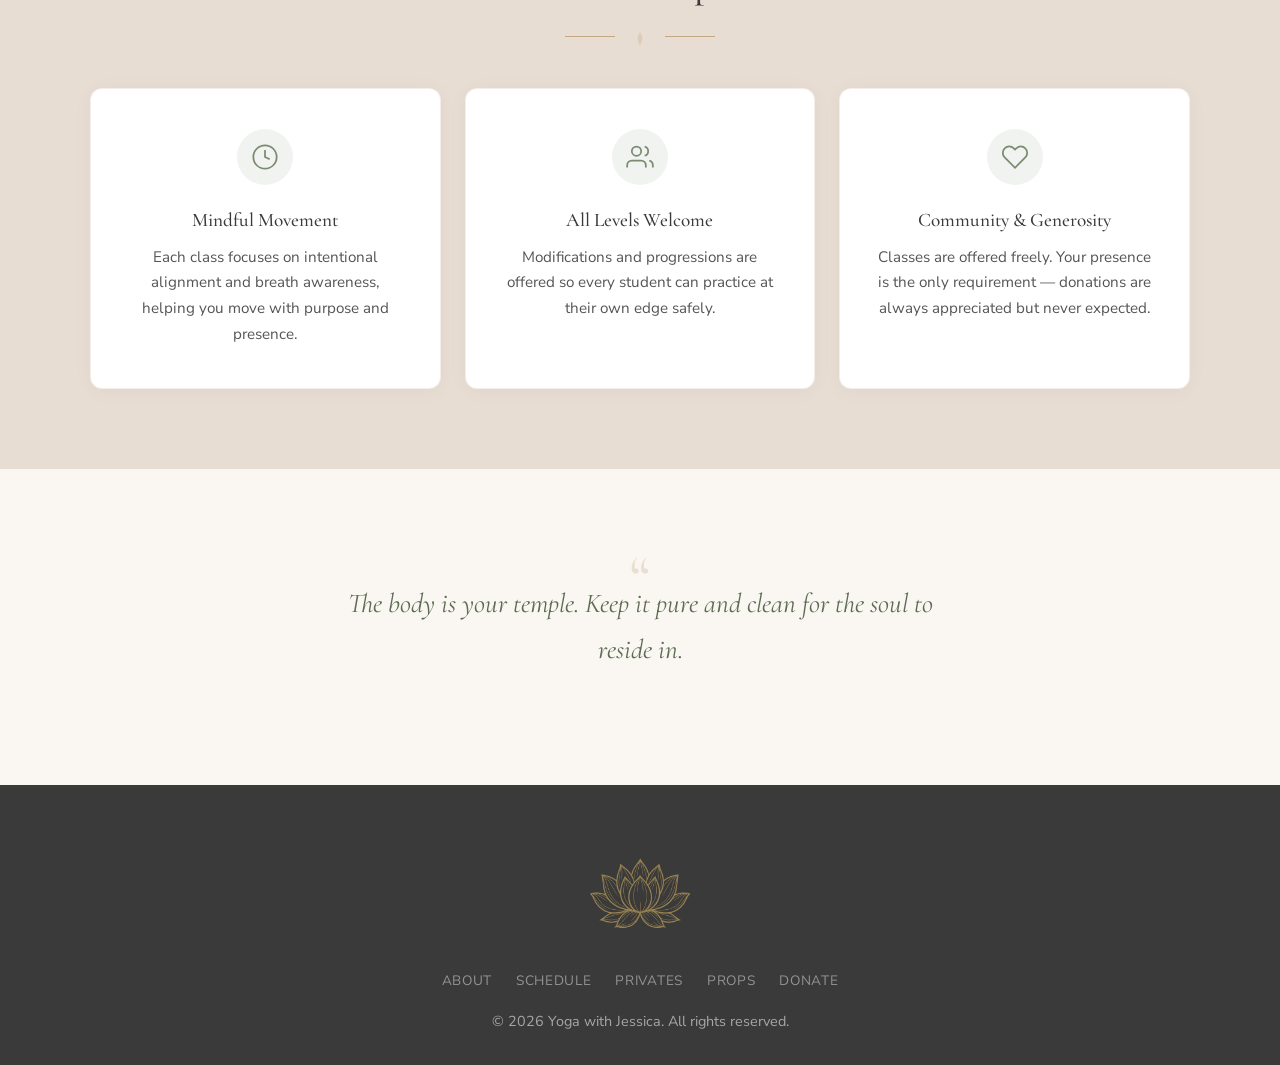
==== commit 259046f4: "Swap green lotus SVGs for gold lotus PNG site-wide, add CCV residents page - Replace all green SVG l" ====
--- a/index.html
+++ b/index.html
@@ -1,9 +1,18 @@
 <!DOCTYPE html>
 <html lang="en">
 <head>
+  <!-- Google tag (gtag.js) -->
+  <script async src="https://www.googletagmanager.com/gtag/js?id=G-NVBH3J0L7M"></script>
+  <script>
+    window.dataLayer = window.dataLayer || [];
+    function gtag(){dataLayer.push(arguments);}
+    gtag('js', new Date());
+    gtag('config', 'G-NVBH3J0L7M');
+  </script>
   <meta charset="UTF-8" />
   <meta name="viewport" content="width=device-width, initial-scale=1.0" />
   <title>Yoga with Jessica</title>
+  <link rel="icon" type="image/png" href="lotus.png" />
   <link rel="preconnect" href="https://fonts.googleapis.com" />
   <link href="https://fonts.googleapis.com/css2?family=Cormorant+Garamond:ital,wght@0,400;0,500;0,600;1,400&family=Nunito+Sans:wght@400;600;700&display=swap" rel="stylesheet" />
   <link rel="stylesheet" href="styles.css" />
@@ -14,7 +23,7 @@
   <nav class="nav">
     <div class="container">
       <a href="index.html" class="nav__logo">
-        <svg viewBox="0 0 40 40" fill="none"><g transform="rotate(180 20 20)"><path d="M20 4c-1 4-4 7-4 12s3 8 4 12c1-4 4-7 4-12s-3-8-4-12z" fill="#7a8b6f" opacity=".6"/><path d="M20 8c-3 2-7 3-10 8s-1 9 1 12c1-4 5-7 9-10s5-6 0-10z" fill="#7a8b6f" opacity=".4"/><path d="M20 8c3 2 7 3 10 8s1 9-1 12c-1-4-5-7-9-10s-5-6 0-10z" fill="#7a8b6f" opacity=".4"/></g></svg>
+        <img src="lotus.png" alt="" class="nav__logo-img" />
         Yoga with Jessica
       </a>
       <button class="nav__toggle" aria-label="Toggle menu">
@@ -79,15 +88,7 @@
         </g>
       </svg>
       <!-- Large lotus, bottom left -->
-      <svg viewBox="0 0 400 400" style="width:450px;height:450px;bottom:-100px;left:-80px;opacity:.15;">
-        <g transform="rotate(180 200 200)">
-        <path d="M200 50c-8 40-35 70-35 120s25 80 35 120c10-40 35-70 35-120s-25-80-35-120z" fill="#7a8b6f" opacity=".35"/>
-        <path d="M200 80c-25 15-55 25-80 65s-10 75 5 100c10-35 45-60 75-85s40-45 0-80z" fill="#7a8b6f" opacity=".25"/>
-        <path d="M200 80c25 15 55 25 80 65s10 75-5 100c-10-35-45-60-75-85s-40-45 0-80z" fill="#7a8b6f" opacity=".25"/>
-        <path d="M200 100c-35 8-65 15-95 50s-15 70 0 95c8-35 40-55 65-80s50-35 30-65z" fill="#7a8b6f" opacity=".15"/>
-        <path d="M200 100c35 8 65 15 95 50s15 70 0 95c-8-35-40-55-65-80s-50-35-30-65z" fill="#7a8b6f" opacity=".15"/>
-        </g>
-      </svg>
+      <img src="lotus.png" alt="" style="width:450px;height:450px;bottom:-100px;left:-80px;opacity:.35;" />
     </div>
 
     <div class="hero__inner">
@@ -113,13 +114,7 @@
   <section class="section">
     <div class="container text-center">
       <!-- Lotus ornament -->
-      <svg class="decor-lotus decor-lotus--md" viewBox="0 0 80 80" style="margin-bottom:1rem;">
-        <g transform="rotate(180 40 40)">
-        <path d="M40 15c-2 8-8 14-8 24s6 16 8 24c2-8 8-14 8-24s-6-16-8-24z" fill="#7a8b6f" opacity=".2"/>
-        <path d="M40 20c-6 4-14 6-20 16s-2 18 2 24c2-8 10-14 18-20s10-12 0-20z" fill="#7a8b6f" opacity=".12"/>
-        <path d="M40 20c6 4 14 6 20 16s2 18-2 24c-2-8-10-14-18-20s-10-12 0-20z" fill="#7a8b6f" opacity=".12"/>
-        </g>
-      </svg>
+      <img class="decor-lotus decor-lotus--md" src="lotus.png" alt="" style="margin-bottom:1rem;" />
       <h2>Welcome</h2>
       <p style="max-width:640px;margin:0 auto 2rem;color:#555;font-size:1.05rem;">
         Whether you're stepping onto the mat for the first time or deepening a long-standing practice, my classes offer a space to slow down, listen to your body, and discover the alignment that connects breath, movement, and energy.
@@ -178,13 +173,7 @@
   <!-- Footer -->
   <footer class="footer">
     <div class="container">
-      <svg class="footer__lotus" viewBox="0 0 40 40" width="36" height="36">
-        <g transform="rotate(180 20 20)">
-        <path d="M20 6c-1 4-4 7-4 12s3 8 4 12c1-4 4-7 4-12s-3-8-4-12z" fill="#c4a882" opacity=".5"/>
-        <path d="M20 9c-3 2-7 3-10 8s-1 9 1 12c1-4 5-7 9-10s5-6 0-10z" fill="#c4a882" opacity=".3"/>
-        <path d="M20 9c3 2 7 3 10 8s1 9-1 12c-1-4-5-7-9-10s-5-6 0-10z" fill="#c4a882" opacity=".3"/>
-        </g>
-      </svg>
+      <img class="footer__lotus" src="lotus.png" alt="" />
       <div class="footer__links">
         <a href="about.html">About</a>
         <a href="schedule.html">Schedule</a>
--- a/styles.css
+++ b/styles.css
@@ -19,7 +19,7 @@
   --font-body:    'Nunito Sans', 'Segoe UI', sans-serif;
 }
 
-html { scroll-behavior: smooth; }
+html { scroll-behavior: smooth; overflow-x: hidden; }
 
 body {
   font-family: var(--font-body);
@@ -45,7 +45,7 @@
 .section--alt { background: var(--sand); }
 
 /* ========== Decorative SVG elements ========== */
-.decor-lotus { display: block; margin: 0 auto; opacity: .15; }
+.decor-lotus { display: block; margin: 0 auto; opacity: .55; }
 .decor-lotus--sm { width: 48px; height: 48px; }
 .decor-lotus--md { width: 80px; height: 80px; }
 .decor-lotus--lg { width: 120px; height: 120px; }
@@ -82,7 +82,7 @@
   color: var(--olive);
   display: flex; align-items: center; gap: .5rem;
 }
-.nav__logo svg { width: 28px; height: 28px; }
+.nav__logo svg, .nav__logo-img { width: 28px; height: 28px; }
 .nav__links { display: flex; gap: 1.8rem; list-style: none; }
 .nav__links a {
   font-size: .85rem; font-weight: 600; letter-spacing: .05em;
@@ -110,7 +110,7 @@
   .nav__toggle { display: block; position: relative; z-index: 10000; }
   .nav__links {
     position: fixed; top: 0; left: 0;
-    width: 100vw; height: 100vh; height: 100dvh;
+    width: 100%; height: 100vh; height: 100dvh;
     background: #f8f6f1; /* solid fallback */
     flex-direction: column; align-items: center; justify-content: center;
     gap: 2rem; transform: translateX(100%); transition: transform .35s;
@@ -137,7 +137,7 @@
 .hero__bg-art {
   position: absolute; inset: 0; pointer-events: none; overflow: hidden;
 }
-.hero__bg-art svg { position: absolute; }
+.hero__bg-art svg, .hero__bg-art img { position: absolute; }
 
 .hero__inner { max-width: 700px; position: relative; z-index: 1; }
 .hero__tagline {
@@ -178,9 +178,11 @@
 
 /* ========== Buttons ========== */
 .btn {
-  display: inline-block; padding: .85rem 2rem;
+  display: flex !important; align-items: center !important; justify-content: center !important;
+  width: fit-content; margin-left: auto; margin-right: auto;
+  padding: .85rem 2rem;
   border-radius: 50px; font-weight: 700; font-size: .9rem;
-  letter-spacing: .06em; text-transform: uppercase;
+  line-height: 1 !important; letter-spacing: .06em; text-transform: uppercase;
   transition: all .3s ease;
 }
 .btn:hover { transform: translateY(-2px); }
@@ -378,7 +380,7 @@
   position: relative;
 }
 .footer a { color: var(--warm-lt); }
-.footer__lotus { margin: 0 auto 1rem; opacity: .2; }
+.footer__lotus { display: block; margin: 0 auto 1rem; opacity: .55; width: 120px; height: 120px; }
 .footer__links {
   display: flex; justify-content: center; gap: 1.5rem;
   margin-bottom: 1rem; flex-wrap: wrap;
@@ -462,7 +464,7 @@
 .bg-art {
   position: absolute; inset: 0; pointer-events: none; overflow: hidden; z-index: 0;
 }
-.bg-art svg {
+.bg-art svg, .bg-art img {
   position: absolute;
 }
 
@@ -525,7 +527,7 @@
   .hero p { font-size: 1rem; }
   .hero__photo-placeholder { width: 180px; height: 180px; }
   .hero__buttons { flex-direction: column; align-items: center; }
-  .hero__buttons .btn { width: 100%; max-width: 280px; text-align: center; }
+  .hero__buttons .btn { width: 100% !important; max-width: 280px; text-align: center; }
 
   /* Buttons — larger tap targets */
   .btn { padding: .9rem 1.8rem; font-size: .85rem; }
@@ -583,7 +585,9 @@
   /* Background art — scale down decorative SVGs */
   .bg-art svg[style*="width:700px"],
   .bg-art svg[style*="width:450px"],
-  .bg-art svg[style*="width:300px"] {
+  .bg-art svg[style*="width:300px"],
+  .bg-art img[style*="width:450px"],
+  .bg-art img[style*="width:320px"] {
     display: none;
   }
 }
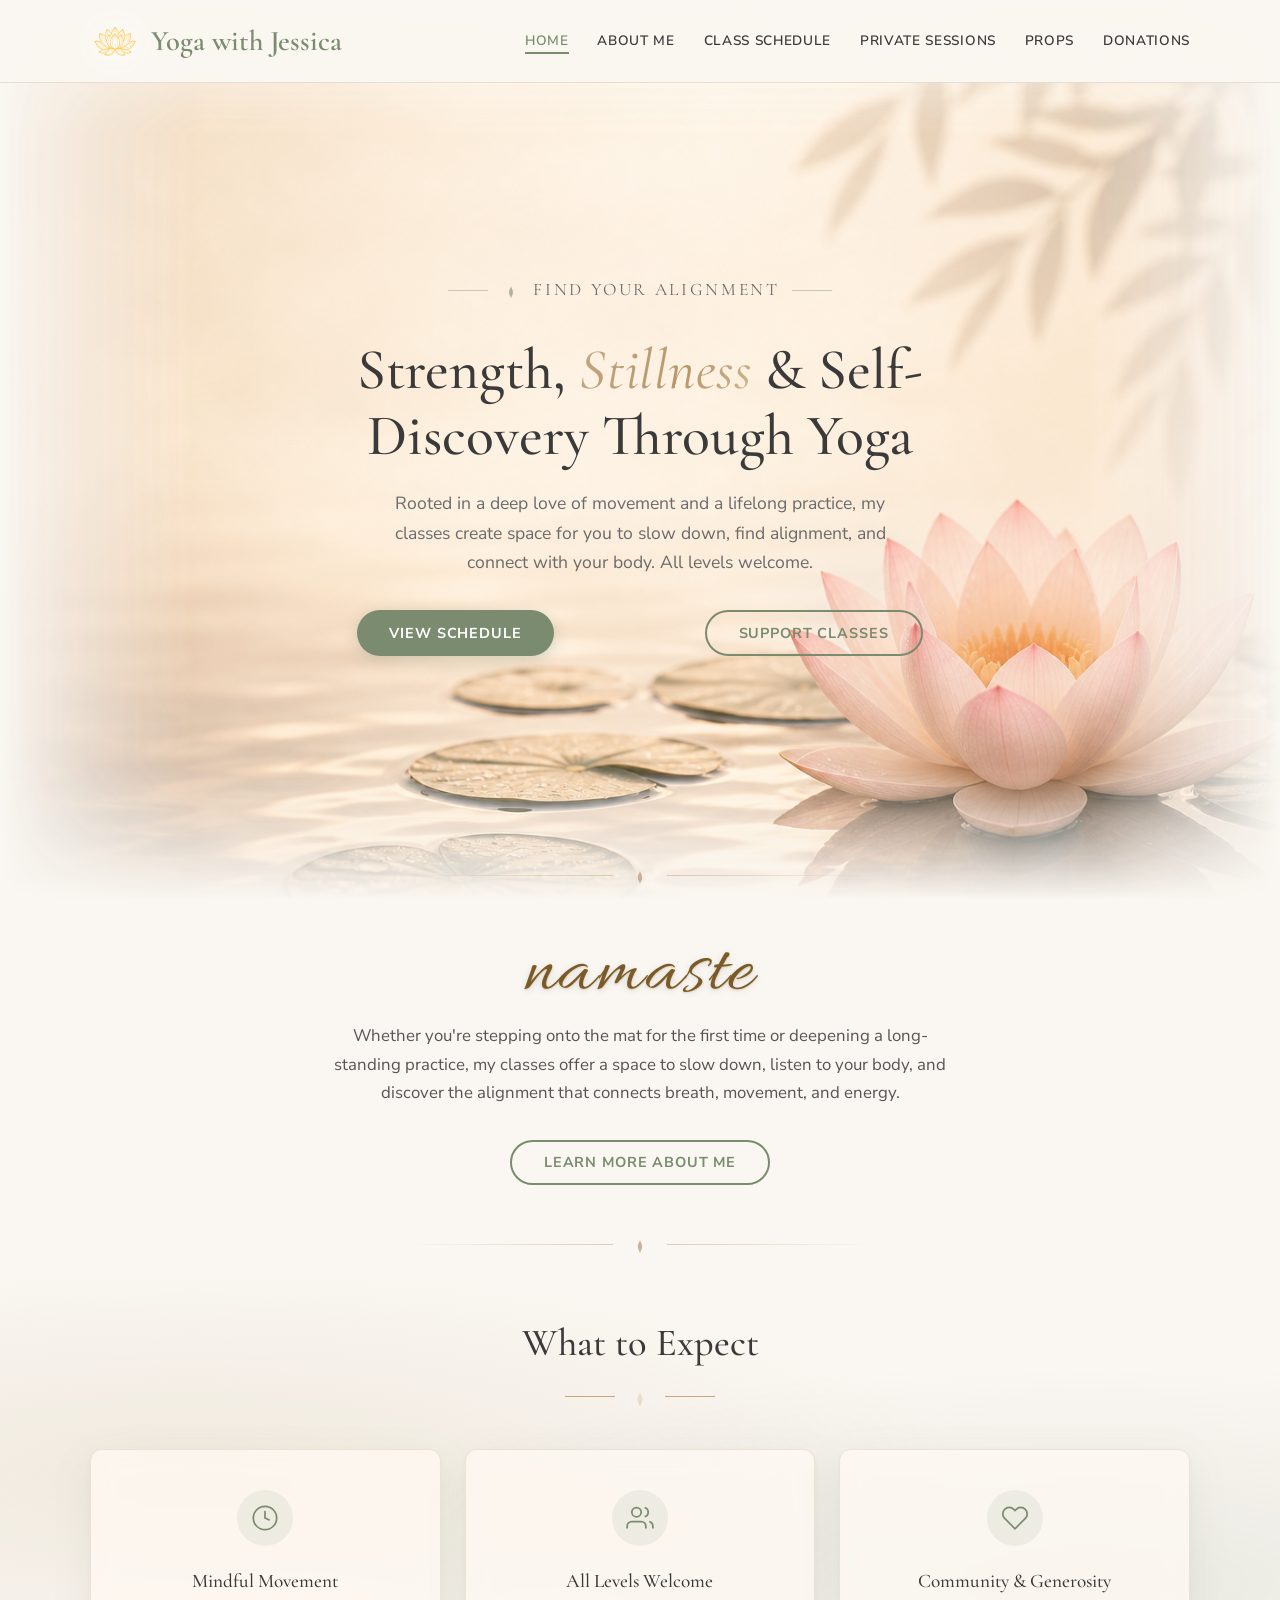
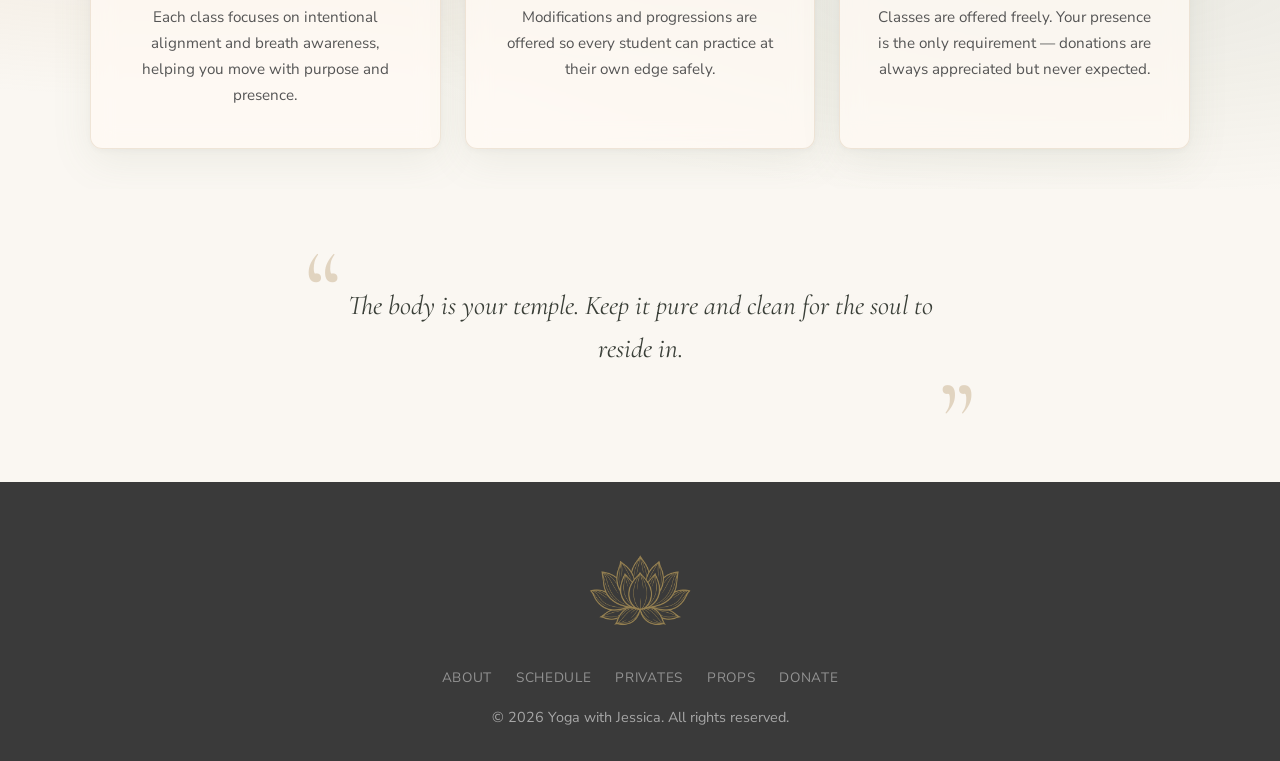
==== commit 6a58de21: "Apply pink-lotus theme: full-page faded background, fluid responsive nav, redesigned typography - Ne" ====
--- a/index.html
+++ b/index.html
@@ -11,13 +11,30 @@
   </script>
   <meta charset="UTF-8" />
   <meta name="viewport" content="width=device-width, initial-scale=1.0" />
+  <meta name="description" content="Strength, stillness, and self-discovery through yoga. All levels welcome." />
+  <meta property="og:type" content="website" />
+  <meta property="og:url" content="https://yogawithjessica.com/" />
+  <meta property="og:title" content="Yoga with Jessica" />
+  <meta property="og:description" content="Strength, stillness, and self-discovery through yoga. All levels welcome." />
+  <meta property="og:image" content="https://yogawithjessica.com/og-image.jpg" />
+  <meta property="og:image:width" content="1200" />
+  <meta property="og:image:height" content="630" />
+  <meta name="twitter:card" content="summary_large_image" />
+  <meta name="twitter:title" content="Yoga with Jessica" />
+  <meta name="twitter:description" content="Strength, stillness, and self-discovery through yoga. All levels welcome." />
+  <meta name="twitter:image" content="https://yogawithjessica.com/og-image.jpg" />
   <title>Yoga with Jessica</title>
   <link rel="icon" type="image/png" href="lotus.png" />
   <link rel="preconnect" href="https://fonts.googleapis.com" />
-  <link href="https://fonts.googleapis.com/css2?family=Cormorant+Garamond:ital,wght@0,400;0,500;0,600;1,400&family=Nunito+Sans:wght@400;600;700&display=swap" rel="stylesheet" />
+  <link href="https://fonts.googleapis.com/css2?family=Allura&family=Cormorant+Garamond:ital,wght@0,400;0,500;0,600;1,400&family=Nunito+Sans:wght@400;600;700&display=swap" rel="stylesheet" />
   <link rel="stylesheet" href="styles.css" />
+
+  <link rel="stylesheet" href="preview-styles.css" />
 </head>
 <body>
+
+  <!-- Faded pink lotus background (preview) -->
+  <div class="bg-pink-lotus" aria-hidden="true"></div>
 
   <!-- Navigation -->
   <nav class="nav">
@@ -43,60 +60,14 @@
 
   <!-- Hero -->
   <section class="hero">
-    <!-- Full-page background art: flowing water + mandala + lotus -->
-    <div class="bg-art">
-      <!-- Large flowing water waves spanning full width -->
-      <svg viewBox="0 0 1440 900" preserveAspectRatio="xMidYMid slice" style="width:100%;height:100%;top:0;left:0;">
-        <!-- Water flow layers -->
-        <path d="M-50,600 C200,550 400,700 600,620 S900,500 1100,580 S1350,650 1500,600" stroke="#7a8b6f" stroke-width="2.5" fill="none" opacity=".25"/>
-        <path d="M-50,640 C180,590 380,730 580,650 S880,540 1080,620 S1330,680 1500,640" stroke="#7a8b6f" stroke-width="1.8" fill="none" opacity=".18"/>
-        <path d="M-50,680 C220,630 420,760 620,680 S920,560 1120,640 S1370,710 1500,670" stroke="#7a8b6f" stroke-width="1.2" fill="none" opacity=".14"/>
-        <path d="M-50,720 C250,670 450,790 650,710 S950,590 1150,670 S1390,740 1500,700" stroke="#c4a882" stroke-width="1" fill="none" opacity=".15"/>
-        <!-- Flowing water fills -->
-        <path d="M-50,650 C200,600 400,750 650,660 S950,550 1200,640 S1400,700 1500,670 L1500,900 L-50,900 Z" fill="#7a8b6f" opacity=".07"/>
-        <path d="M-50,700 C300,660 500,780 700,700 S1000,600 1250,680 S1420,740 1500,720 L1500,900 L-50,900 Z" fill="#7a8b6f" opacity=".05"/>
-        <!-- Ripple circles -->
-        <circle cx="300" cy="680" r="40" stroke="#7a8b6f" stroke-width="1" fill="none" opacity=".15"/>
-        <circle cx="300" cy="680" r="65" stroke="#7a8b6f" stroke-width=".7" fill="none" opacity=".1"/>
-        <circle cx="300" cy="680" r="90" stroke="#7a8b6f" stroke-width=".4" fill="none" opacity=".07"/>
-        <circle cx="900" cy="620" r="35" stroke="#c4a882" stroke-width="1" fill="none" opacity=".15"/>
-        <circle cx="900" cy="620" r="55" stroke="#c4a882" stroke-width=".6" fill="none" opacity=".1"/>
-      </svg>
-      <!-- Giant mandala, top right -->
-      <svg viewBox="0 0 800 800" style="width:700px;height:700px;top:-150px;right:-150px;opacity:.12;">
-        <circle cx="400" cy="400" r="380" stroke="#7a8b6f" stroke-width="1.5" fill="none"/>
-        <circle cx="400" cy="400" r="320" stroke="#7a8b6f" stroke-width="1" fill="none"/>
-        <circle cx="400" cy="400" r="260" stroke="#7a8b6f" stroke-width=".8" fill="none"/>
-        <circle cx="400" cy="400" r="200" stroke="#7a8b6f" stroke-width=".8" fill="none"/>
-        <circle cx="400" cy="400" r="140" stroke="#7a8b6f" stroke-width=".6" fill="none"/>
-        <circle cx="400" cy="400" r="80" stroke="#7a8b6f" stroke-width=".6" fill="none"/>
-        <g stroke="#7a8b6f" stroke-width=".6" fill="none">
-          <ellipse cx="400" cy="400" rx="50" ry="380" transform="rotate(0 400 400)"/>
-          <ellipse cx="400" cy="400" rx="50" ry="380" transform="rotate(22.5 400 400)"/>
-          <ellipse cx="400" cy="400" rx="50" ry="380" transform="rotate(45 400 400)"/>
-          <ellipse cx="400" cy="400" rx="50" ry="380" transform="rotate(67.5 400 400)"/>
-          <ellipse cx="400" cy="400" rx="50" ry="380" transform="rotate(90 400 400)"/>
-          <ellipse cx="400" cy="400" rx="50" ry="380" transform="rotate(112.5 400 400)"/>
-          <ellipse cx="400" cy="400" rx="50" ry="380" transform="rotate(135 400 400)"/>
-          <ellipse cx="400" cy="400" rx="50" ry="380" transform="rotate(157.5 400 400)"/>
-        </g>
-        <!-- Lotus petals at center -->
-        <g opacity=".5" transform="rotate(180 400 400)">
-          <path d="M400 280c-10 30-30 50-30 80s20 40 30 60c10-20 30-30 30-60s-20-50-30-80z" fill="#7a8b6f" opacity=".3"/>
-          <path d="M400 280c-25 15-50 20-65 50s-5 55 5 75c10-25 35-45 60-60s30-35 0-65z" fill="#7a8b6f" opacity=".2"/>
-          <path d="M400 280c25 15 50 20 65 50s5 55-5 75c-10-25-35-45-60-60s-30-35 0-65z" fill="#7a8b6f" opacity=".2"/>
-        </g>
-      </svg>
-      <!-- Large lotus, bottom left -->
-      <img src="lotus.png" alt="" style="width:450px;height:450px;bottom:-100px;left:-80px;opacity:.35;" />
-    </div>
+    <!-- bg-art removed for preview — replaced by full-page pink lotus background -->
 
     <div class="hero__inner">
       <p class="hero__tagline">
         <svg viewBox="0 0 24 24" fill="none"><g transform="rotate(180 12 12)"><path d="M12 2c-.6 2.4-2.4 4.2-2.4 7.2s1.8 4.8 2.4 7.2c.6-2.4 2.4-4.2 2.4-7.2S12.6 4.4 12 2z" fill="#7a8b6f"/></g></svg>
         Find Your Alignment
       </p>
-      <h1>Strength, Stillness &amp; Self-Discovery Through Yoga</h1>
+      <h1>Strength, <em>Stillness</em> &amp; Self-Discovery Through Yoga</h1>
       <p>Rooted in a deep love of movement and a lifelong practice, my classes create space for you to slow down, find alignment, and connect with your body. All levels welcome.</p>
       <div class="hero__buttons">
         <a href="schedule.html" class="btn btn--primary">View Schedule</a>
@@ -105,17 +76,22 @@
     </div>
   </section>
 
-  <!-- Wave divider -->
-  <div class="wave-divider">
-    <svg viewBox="0 0 1440 80" preserveAspectRatio="none"><path d="M0,40 C360,80 720,0 1080,40 C1260,60 1380,50 1440,40 L1440,80 L0,80 Z" fill="#faf7f2"/></svg>
+  <!-- Elegant section divider (preview) -->
+  <div class="elegant-divider">
+    <span class="elegant-divider__line"></span>
+    <svg class="elegant-divider__lotus" viewBox="0 0 24 24" fill="none">
+      <g transform="rotate(180 12 12)">
+        <path d="M12 2c-.6 2.4-2.4 4.2-2.4 7.2s1.8 4.8 2.4 7.2c.6-2.4 2.4-4.2 2.4-7.2S12.6 4.4 12 2z" fill="#c4a882"/>
+      </g>
+    </svg>
+    <span class="elegant-divider__line"></span>
   </div>
 
   <!-- Welcome section -->
-  <section class="section">
+  <section class="section welcome-section">
     <div class="container text-center">
       <!-- Lotus ornament -->
-      <img class="decor-lotus decor-lotus--md" src="lotus.png" alt="" style="margin-bottom:1rem;" />
-      <h2>Welcome</h2>
+      <h2 class="script-accent welcome-section__accent">namaste</h2>
       <p style="max-width:640px;margin:0 auto 2rem;color:#555;font-size:1.05rem;">
         Whether you're stepping onto the mat for the first time or deepening a long-standing practice, my classes offer a space to slow down, listen to your body, and discover the alignment that connects breath, movement, and energy.
       </p>
@@ -123,9 +99,15 @@
     </div>
   </section>
 
-  <!-- Wave into alt section -->
-  <div class="wave-divider">
-    <svg viewBox="0 0 1440 60" preserveAspectRatio="none"><path d="M0,0 L0,30 C240,60 480,0 720,30 C960,60 1200,0 1440,30 L1440,0 Z" fill="#faf7f2"/></svg>
+  <!-- Elegant section divider (preview) -->
+  <div class="elegant-divider">
+    <span class="elegant-divider__line"></span>
+    <svg class="elegant-divider__lotus" viewBox="0 0 24 24" fill="none">
+      <g transform="rotate(180 12 12)">
+        <path d="M12 2c-.6 2.4-2.4 4.2-2.4 7.2s1.8 4.8 2.4 7.2c.6-2.4 2.4-4.2 2.4-7.2S12.6 4.4 12 2z" fill="#c4a882"/>
+      </g>
+    </svg>
+    <span class="elegant-divider__line"></span>
   </div>
 
   <!-- What to Expect -->
@@ -164,9 +146,11 @@
   </section>
 
   <!-- Inspirational quote -->
-  <section class="section" style="padding:3rem 0;">
+  <section class="section quote-section">
     <div class="container">
-      <p class="pullquote">The body is your temple. Keep it pure and clean for the soul to reside in.</p>
+      <div class="quote-card">
+        <p class="quote-card__text">The body is your temple. Keep it pure and clean for the soul to reside in.</p>
+      </div>
     </div>
   </section>
 
--- a/styles.css
+++ b/styles.css
@@ -271,6 +271,10 @@
   border-radius: 20px; font-size: .75rem; font-weight: 600; color: var(--olive-dk);
   border: 1px solid rgba(122,139,111,.2);
 }
+.schedule-card__tag--zoom {
+  background: rgba(74,114,163,.1); color: #3d6ba3;
+  border-color: rgba(74,114,163,.25);
+}
 .schedule-card__action {
   display: flex; align-items: center; justify-content: center;
   flex-shrink: 0;
--- a/preview-styles.css
+++ b/preview-styles.css
@@ -0,0 +1,546 @@
+/* =========================================================
+   PREVIEW ONLY — faded pink lotus background design system
+   Shared across index.html, about.html, etc.
+   ========================================================= */
+
+@import url('https://fonts.googleapis.com/css2?family=Caveat:wght@500;600;700&display=swap');
+
+/* Move the cream canvas color from body to html so the
+   fixed lotus background isn't covered. */
+html { background: #faf7f2; }
+body { background: transparent !important; }
+
+/* Strip page-specific gradient backgrounds so the pink lotus
+   shows through behind the headlines. */
+.hero { background: transparent !important; }
+.page-header { background: transparent !important; }
+
+/* ---------- Faded pink lotus full-page background ---------- */
+.bg-pink-lotus {
+  position: fixed;
+  inset: 0;
+  background-image: url('pinklotus.png');
+  background-size: cover;
+  background-position: center center;
+  background-repeat: no-repeat;
+  opacity: 0;
+  z-index: -1;
+  pointer-events: none;
+  /* Rectangular vignette: two linear gradients (H + V) intersected so the
+     visible region is a soft-edged rectangle rather than an oval */
+  -webkit-mask-image:
+    linear-gradient(to right,  transparent 0%, black 15%, black 85%, transparent 100%),
+    linear-gradient(to bottom, transparent 0%, black 15%, black 85%, transparent 100%);
+          mask-image:
+    linear-gradient(to right,  transparent 0%, black 15%, black 85%, transparent 100%),
+    linear-gradient(to bottom, transparent 0%, black 15%, black 85%, transparent 100%);
+  -webkit-mask-composite: source-in;
+          mask-composite: intersect;
+  animation: pinkLotusFadeIn 3s ease-out 0.3s forwards;
+}
+@keyframes pinkLotusFadeIn {
+  from { opacity: 0; }
+  to   { opacity: 0.95; }
+}
+/* Skip the fade-in on inner pages (which use .page-header) — only the home page animates */
+body:has(.page-header) .bg-pink-lotus {
+  opacity: 0.95 !important;
+  animation: none !important;
+}
+@media (max-width: 768px) {
+  .bg-pink-lotus { display: none; }
+}
+
+/* ---------- Elegant divider (replaces wave dividers) ---------- */
+.elegant-divider {
+  display: flex;
+  align-items: center;
+  justify-content: center;
+  gap: 1rem;
+  padding: 1rem 1rem;
+  max-width: 500px;
+  margin: 0 auto;
+}
+.elegant-divider__line { flex: 1; height: 1px; }
+.elegant-divider__line:first-child {
+  background: linear-gradient(90deg, transparent, rgba(196,168,130,0.55));
+}
+.elegant-divider__line:last-child {
+  background: linear-gradient(90deg, rgba(196,168,130,0.55), transparent);
+}
+.elegant-divider__lotus {
+  width: 22px; height: 22px; opacity: 0.85; flex-shrink: 0;
+}
+
+/* ---------- "What to Expect" section glow + frosted cards ---------- */
+.section--alt {
+  background: transparent !important;
+  position: relative;
+}
+.section--alt::before {
+  content: '';
+  position: absolute;
+  inset: 0;
+  background:
+    radial-gradient(ellipse at 15% 40%, rgba(196,168,130,0.18) 0%, transparent 50%),
+    radial-gradient(ellipse at 85% 60%, rgba(122,139,111,0.12) 0%, transparent 50%);
+  pointer-events: none;
+  z-index: 0;
+}
+.section--alt > * { position: relative; z-index: 1; }
+.section--alt .feature-card {
+  background: rgba(255, 250, 244, 0.72) !important;
+  backdrop-filter: blur(12px) saturate(120%);
+  -webkit-backdrop-filter: blur(12px) saturate(120%);
+  border: 1px solid rgba(196,168,130,0.25);
+  box-shadow:
+    0 12px 40px rgba(122,139,111,0.10),
+    0 2px 8px rgba(0,0,0,0.04);
+  transition: transform 0.35s ease, box-shadow 0.35s ease;
+}
+.section--alt .feature-card:hover {
+  transform: translateY(-4px);
+  box-shadow:
+    0 18px 48px rgba(122,139,111,0.18),
+    0 4px 12px rgba(0,0,0,0.06);
+}
+
+/* ---------- Hero typographic accent ---------- */
+.hero h1 em {
+  font-style: italic;
+  font-weight: 400;
+  background: linear-gradient(120deg, #c4a882 0%, #b89668 60%, #d4b893 100%);
+  -webkit-background-clip: text;
+          background-clip: text;
+  -webkit-text-fill-color: transparent;
+          color: transparent;
+  letter-spacing: 0.01em;
+}
+
+/* ---------- Script accent (Allura) ---------- */
+.script-accent {
+  font-family: 'Allura', cursive;
+  font-weight: 400;
+  color: #7a5a28;          /* deeper gold/bronze — stands out from the cream + lotus */
+  line-height: 1;
+  text-shadow:
+    0 2px 8px rgba(0, 0, 0, 0.12),
+    0 1px 2px rgba(196, 168, 130, 0.45);
+}
+.welcome-section__accent {
+  font-size: clamp(3.5rem, 7vw, 5rem);
+  margin: 0 0 0.5rem;
+  letter-spacing: 0.02em;
+}
+
+/* ---------- Page-header titles in Allura script (every page except home) ---------- */
+.page-header h1 {
+  font-family: 'Allura', cursive !important;
+  font-size: clamp(3rem, 5.5vw, 4.5rem) !important;
+  font-weight: 400 !important;
+  color: #7a5a28 !important;
+  line-height: 1 !important;
+  letter-spacing: 0.02em;
+  margin: 0 0 0.3rem !important;
+  text-shadow:
+    0 2px 8px rgba(0, 0, 0, 0.13),
+    0 1px 2px rgba(196, 168, 130, 0.45);
+}
+
+/* ---------- Tighten spacing BELOW the fold only ---------- */
+.welcome-section { padding: 2rem 1rem !important; }
+.section--alt    { padding: 2.5rem 1rem !important; }
+.quote-section   { padding: 2.5rem 1rem !important; }
+
+/* ---------- Quote on background (no card frame) ---------- */
+.quote-card {
+  max-width: 720px;
+  margin: 0 auto;
+  padding: 3.5rem 3rem 3rem;
+  background: transparent;
+  border: none;
+  box-shadow: none;
+  position: relative;
+  text-align: center;
+}
+.quote-card::before,
+.quote-card::after {
+  font-family: 'Cormorant Garamond', serif;
+  position: absolute;
+  font-size: 7rem;
+  line-height: 1;
+  color: rgba(196,168,130,0.45);
+  pointer-events: none;
+}
+.quote-card::before { content: '\201C'; top: 0.3rem; left: 1.5rem; }
+.quote-card::after  { content: '\201D'; bottom: -2.2rem; right: 1.5rem; }
+.quote-card__text {
+  font-family: 'Cormorant Garamond', serif;
+  font-style: italic;
+  font-size: clamp(1.3rem, 2.4vw, 1.7rem);
+  line-height: 1.55;
+  color: #3a3f38;
+  margin: 0 0 1.5rem;
+}
+
+/* ---------- About page: hide decorative artwork ---------- */
+.bg-art { display: none !important; }
+.decor-mandala { display: none !important; }
+
+/* ---------- About page: gallery cards as frosted glass ---------- */
+.gallery-grid > div {
+  background: rgba(255, 250, 244, 0.72) !important;
+  backdrop-filter: blur(12px) saturate(120%);
+  -webkit-backdrop-filter: blur(12px) saturate(120%);
+  border: 1px solid rgba(196,168,130,0.25);
+  box-shadow: 0 12px 40px rgba(122,139,111,0.10) !important;
+  transition: transform 0.35s ease, box-shadow 0.35s ease;
+}
+.gallery-grid > div:hover {
+  transform: translateY(-4px);
+  box-shadow:
+    0 18px 48px rgba(122,139,111,0.18) !important,
+    0 4px 12px rgba(0,0,0,0.06) !important;
+}
+
+/* ---------- About page: tighter gap between photo and paragraph (desktop only) ---------- */
+@media (min-width: 769px) {
+  .about-layout { gap: 1.5rem !important; }
+}
+
+/* ---------- About page: profile photo frame matches gallery, slightly wider ---------- */
+.about-photo {
+  justify-self: center;
+  width: fit-content;
+  margin: 0 auto;
+  padding: 14px;                                            /* gallery uses 8px — this is wider */
+  background: rgba(255, 250, 244, 0.72);
+  backdrop-filter: blur(12px) saturate(120%);
+  -webkit-backdrop-filter: blur(12px) saturate(120%);
+  border: 1px solid rgba(196, 168, 130, 0.25);
+  border-radius: 14px;                                      /* gallery uses 12px */
+  box-shadow: 0 12px 40px rgba(122, 139, 111, 0.10);
+}
+.about-photo img {
+  display: block !important;
+  border-radius: 10px !important;                           /* gallery uses 8px */
+  margin: 0 !important;
+  padding: 0 !important;
+  background: none !important;
+  border: none !important;
+  box-shadow: none !important;
+  /* Subtle warm overcast — gently pulls the blue tones toward the page palette */
+  filter:
+    sepia(0.20)
+    saturate(0.92)
+    contrast(1.12)
+    brightness(1.10) !important;
+}
+
+/* ---------- Hide wave dividers globally (pink lotus gives continuity) ---------- */
+.wave-divider { display: none !important; }
+
+/* ---------- Frosted glass on every base card (schedule, prop, privates, contact) ---------- */
+.card {
+  background: rgba(255, 250, 244, 0.72) !important;
+  backdrop-filter: blur(12px) saturate(120%);
+  -webkit-backdrop-filter: blur(12px) saturate(120%);
+  border: 1px solid rgba(196,168,130,0.25) !important;
+  box-shadow:
+    0 12px 40px rgba(122,139,111,0.10),
+    0 2px 8px rgba(0,0,0,0.04) !important;
+  transition: transform 0.35s ease, box-shadow 0.35s ease !important;
+}
+.card:hover {
+  transform: translateY(-4px);
+  box-shadow:
+    0 18px 48px rgba(122,139,111,0.18),
+    0 4px 12px rgba(0,0,0,0.06) !important;
+}
+
+/* ---------- Donation block: keep its bg readable but soften ---------- */
+.donate-section {
+  background: transparent !important;
+}
+
+/* ---------- Pullquote: show on lotus background cleanly ---------- */
+.pullquote {
+  background: transparent;
+}
+
+/* ---------- Remove the default focus ring (black/blue browser outline) ---------- */
+.btn:focus,
+.btn:focus-visible,
+a.btn:focus,
+a.btn:focus-visible {
+  outline: none !important;
+}
+
+/* ---------- Remove the default <button> border that shows around solid btns ---------- */
+.btn:not(.btn--outline) { border: 0 !important; }
+
+/* ---------- Sign-up form: bump font sizes for readability ---------- */
+.form-group input,
+.form-group select             { font-size: 1.1rem  !important; }
+.form-hint                     { font-size: 0.95rem !important; }
+.class-option-info strong      { font-size: 1.0rem  !important; }
+.class-option-info span        { font-size: 0.92rem !important; }
+.class-option .tag-badge       { font-size: 0.75rem !important; padding: 0.15rem 0.5rem !important; }
+.guest-name-wrap input         { font-size: 1.05rem !important; }
+.guest-hint                    { font-size: 0.92rem !important; }
+
+/* ---------- Slightly widen the sign-up form so text wraps less ---------- */
+.signup-form-wrap { max-width: 760px !important; }
+
+/* ---------- First name + Last name on one row ---------- */
+.form-row {
+  display: flex;
+  gap: 1rem;
+  margin-bottom: 1.5rem;
+}
+.form-row > .form-group {
+  flex: 1;
+  margin-bottom: 0 !important;
+}
+@media (max-width: 600px) {
+  .form-row { flex-direction: column; gap: 0; }
+  .form-row > .form-group { margin-bottom: 1.25rem !important; }
+}
+
+/* ---------- Class options: no checkbox, click anywhere on the info box to select ---------- */
+.class-option-wrap {
+  border: none !important;
+  background: transparent !important;
+  overflow: visible !important;
+  margin-bottom: 0.5rem;
+}
+/* Hide the checkbox — label still toggles it on click for multi-select to work */
+.class-option input[type="checkbox"] {
+  display: none !important;
+}
+/* Label becomes the click target (full width) */
+.class-option {
+  background: transparent !important;
+  border: none !important;
+  padding: 0 !important;
+  display: block !important;
+}
+/* Class info box: pure white background, click target */
+.class-option-info {
+  background: #ffffff !important;
+  border: 1px solid rgba(196, 168, 130, 0.35);
+  border-radius: 8px;
+  padding: 0.8rem 1.1rem;
+  display: flex !important;
+  flex-wrap: wrap !important;
+  align-items: center;
+  gap: 0.5rem;
+  row-gap: 0.3rem;
+  min-width: 0;
+  cursor: pointer;
+  transition: border-color 0.18s ease, box-shadow 0.18s ease, background 0.18s ease;
+}
+.class-option-info strong { white-space: nowrap; }
+/* Hover state */
+.class-option:hover .class-option-info {
+  border-color: rgba(122, 139, 111, 0.5);
+  background: #fdfdfb !important;
+}
+/* Selected state: olive border + soft ring + faint sage wash */
+.class-option.selected .class-option-info {
+  border-color: var(--olive) !important;
+  box-shadow: 0 0 0 1px var(--olive), 0 4px 12px rgba(122, 139, 111, 0.12);
+  background: rgba(122, 139, 111, 0.06) !important;
+}
+/* Override the wrap's old highlight rule */
+.class-option-wrap:has(.class-option.selected) {
+  background: transparent !important;
+  border-color: transparent !important;
+}
+
+/* ---------- Caveat font on top-level form labels only (First Name / Last Name / Email / Select Classes) ---------- */
+.form-group > label {
+  font-family: 'Caveat', cursive !important;
+  font-size: 1.5rem !important;
+  font-weight: 600 !important;
+  color: #4a4d46 !important;
+  letter-spacing: 0.02em;
+  margin-bottom: 0.3rem !important;
+}
+
+/* ---------- Schedule cards: "In Person" tag in terracotta (matches sign-up page) ---------- */
+.schedule-card__tag--inperson {
+  background: rgba(196, 120, 90, 0.12) !important;
+  color: #a0603e !important;
+  border-color: rgba(196, 120, 90, 0.25) !important;
+}
+
+/* ---------- Schedule cards: bump font sizes for readability ---------- */
+.schedule-card__details h3 { font-size: 1.35rem !important; }
+.schedule-card__details p  { font-size: 1.0rem  !important; }
+.schedule-card__tag        { font-size: 0.85rem !important; padding: 0.25rem 0.7rem !important; }
+.schedule-card__props h4   { font-size: 0.95rem !important; }
+.schedule-card__props li   { font-size: 0.92rem !important; }
+.schedule-card__action .btn { font-size: 0.85rem !important; padding: 0.6rem 1.4rem !important; }
+
+/* ---------- Tighten page-header → content gap (non-home pages) ---------- */
+.page-header { padding: 3rem 0 0.5rem !important; }
+.page-header + .section,
+.page-header + section { padding-top: 1.5rem !important; }
+
+/* ---------- Fluid nav logo sizing — smoothly scales with viewport ---------- */
+.nav__logo {
+  font-size: clamp(1.2rem, 1.6vw + 0.5rem, 1.8rem) !important;
+  gap: clamp(0.4rem, 0.6vw + 0.2rem, 0.7rem) !important;
+  white-space: nowrap !important;          /* keep "Yoga with Jessica" on one line */
+  flex-shrink: 0;                           /* logo never squeezes */
+}
+.nav__logo svg,
+.nav__logo-img {
+  width: clamp(32px, 3.5vw + 8px, 50px) !important;
+  height: clamp(32px, 3.5vw + 8px, 50px) !important;
+}
+
+/* Always keep breathing room between the logo and the nav links */
+.nav .container { gap: 1.5rem; }
+
+/* Prevent individual nav link text from breaking mid-word */
+.nav__links a { white-space: nowrap; }
+
+/* Tighten nav links at the cramped middle desktop range (960-1199px) */
+@media (min-width: 960px) and (max-width: 1199px) {
+  .nav__links { gap: 1rem !important; }
+  .nav__links a { font-size: 0.78rem !important; letter-spacing: 0.04em !important; }
+}
+
+/* Move hamburger breakpoint up to 960px — kills the cramped 769-959px state */
+@media (max-width: 959px) {
+  .nav__toggle { display: block !important; position: relative; z-index: 10000; }
+  .nav__links {
+    position: fixed !important; top: 0; left: 0;
+    width: 100%; height: 100vh; height: 100dvh;
+    background: #f8f6f1;
+    flex-direction: column; align-items: center; justify-content: center;
+    gap: 2rem; transform: translateX(100%); transition: transform 0.35s;
+    z-index: 9999;
+    margin: 0; padding: 0;
+    box-sizing: border-box;
+  }
+  .nav__links.open { transform: translateX(0); }
+  .nav__links a { font-size: 1.2rem; }
+}
+
+/* Punchier lotus icon: richer color, layered white glow */
+.nav__logo-img {
+  filter:
+    saturate(1.55)
+    brightness(1.04)
+    drop-shadow(0 0 6px rgba(255, 255, 255, 0.95))
+    drop-shadow(0 0 14px rgba(255, 255, 255, 0.75))
+    drop-shadow(0 0 24px rgba(255, 255, 255, 0.45));
+}
+
+/* ---------- Frosted text containers for About + Donations readability ---------- */
+.about-text,
+.donate-intro {
+  background: rgba(255, 250, 244, 0.80);
+  backdrop-filter: blur(14px) saturate(120%);
+  -webkit-backdrop-filter: blur(14px) saturate(120%);
+  border: 1px solid rgba(196, 168, 130, 0.22);
+  border-radius: 10px;
+  padding: 2.25rem 2.5rem !important;
+  box-shadow: 0 12px 40px rgba(122, 139, 111, 0.10);
+}
+
+/* "To donate, please Venmo me at..." — bold, no backdrop */
+.donate-intro + div,
+.donate-intro + div p {
+  font-weight: 700 !important;
+}
+
+/* "Any amount is appreciated..." — bold, no backdrop */
+.donate-note {
+  font-weight: 700 !important;
+}
+
+/* ---------- Mobile-only: shrink donations + How It Works paragraph text ---------- */
+@media (max-width: 768px) {
+  /* Donations intro paragraphs */
+  .donate-intro p { font-size: 0.92rem !important; line-height: 1.6 !important; }
+  /* "How It Works" card on schedule page (matched by its inline border-left style) */
+  .card[style*="border-left"] h3 { font-size: 1.25rem !important; }
+  .card[style*="border-left"] p  { font-size: 0.9rem  !important; line-height: 1.6 !important; }
+}
+
+/* ---------- Gallery lightbox (about page) ---------- */
+.gallery-grid img { cursor: pointer; }
+
+.lightbox-overlay {
+  position: fixed;
+  inset: 0;
+  background: rgba(0, 0, 0, 0.72);
+  backdrop-filter: blur(4px);
+  -webkit-backdrop-filter: blur(4px);
+  z-index: 9999;
+  display: flex;
+  align-items: center;
+  justify-content: center;
+  opacity: 0;
+  pointer-events: none;
+  transition: opacity 0.25s ease;
+}
+.lightbox-overlay.active { opacity: 1; pointer-events: auto; }
+
+/* Frame matches the gallery thumbnail style (cream mat + gold border) */
+.lightbox-frame {
+  background: rgba(255, 250, 244, 0.95);
+  border: 1px solid rgba(196, 168, 130, 0.4);
+  border-radius: 14px;
+  padding: 14px;
+  box-shadow: 0 30px 80px rgba(0, 0, 0, 0.5);
+  cursor: default;
+  max-width: 90vw;
+  max-height: 90vh;
+  display: flex;
+}
+.lightbox-frame img {
+  display: block;
+  max-width: calc(90vw - 28px);
+  max-height: calc(90vh - 28px);
+  border-radius: 10px;
+  object-fit: contain;
+}
+
+/* Close button */
+.lightbox-close {
+  position: absolute;
+  top: 24px;
+  right: 32px;
+  width: 44px;
+  height: 44px;
+  border: none;
+  background: rgba(255, 255, 255, 0.12);
+  color: #fff;
+  font-size: 1.6rem;
+  line-height: 1;
+  border-radius: 50%;
+  cursor: pointer;
+  transition: background 0.2s ease;
+}
+.lightbox-close:hover { background: rgba(255, 255, 255, 0.25); }
+
+/* Disable lightbox + clickability on mobile */
+@media (max-width: 768px) {
+  .gallery-grid img { cursor: default; }
+  .lightbox-overlay { display: none !important; }
+}
+
+/* ---------- Remove redundant hover-lift across every box/card/button site-wide
+              (gallery photos kept — lift signals they're clickable) ---------- */
+.btn:hover,
+.card:hover,
+.feature-card:hover,
+.section--alt .feature-card:hover,
+.donate-btn:hover {
+  transform: none !important;
+}
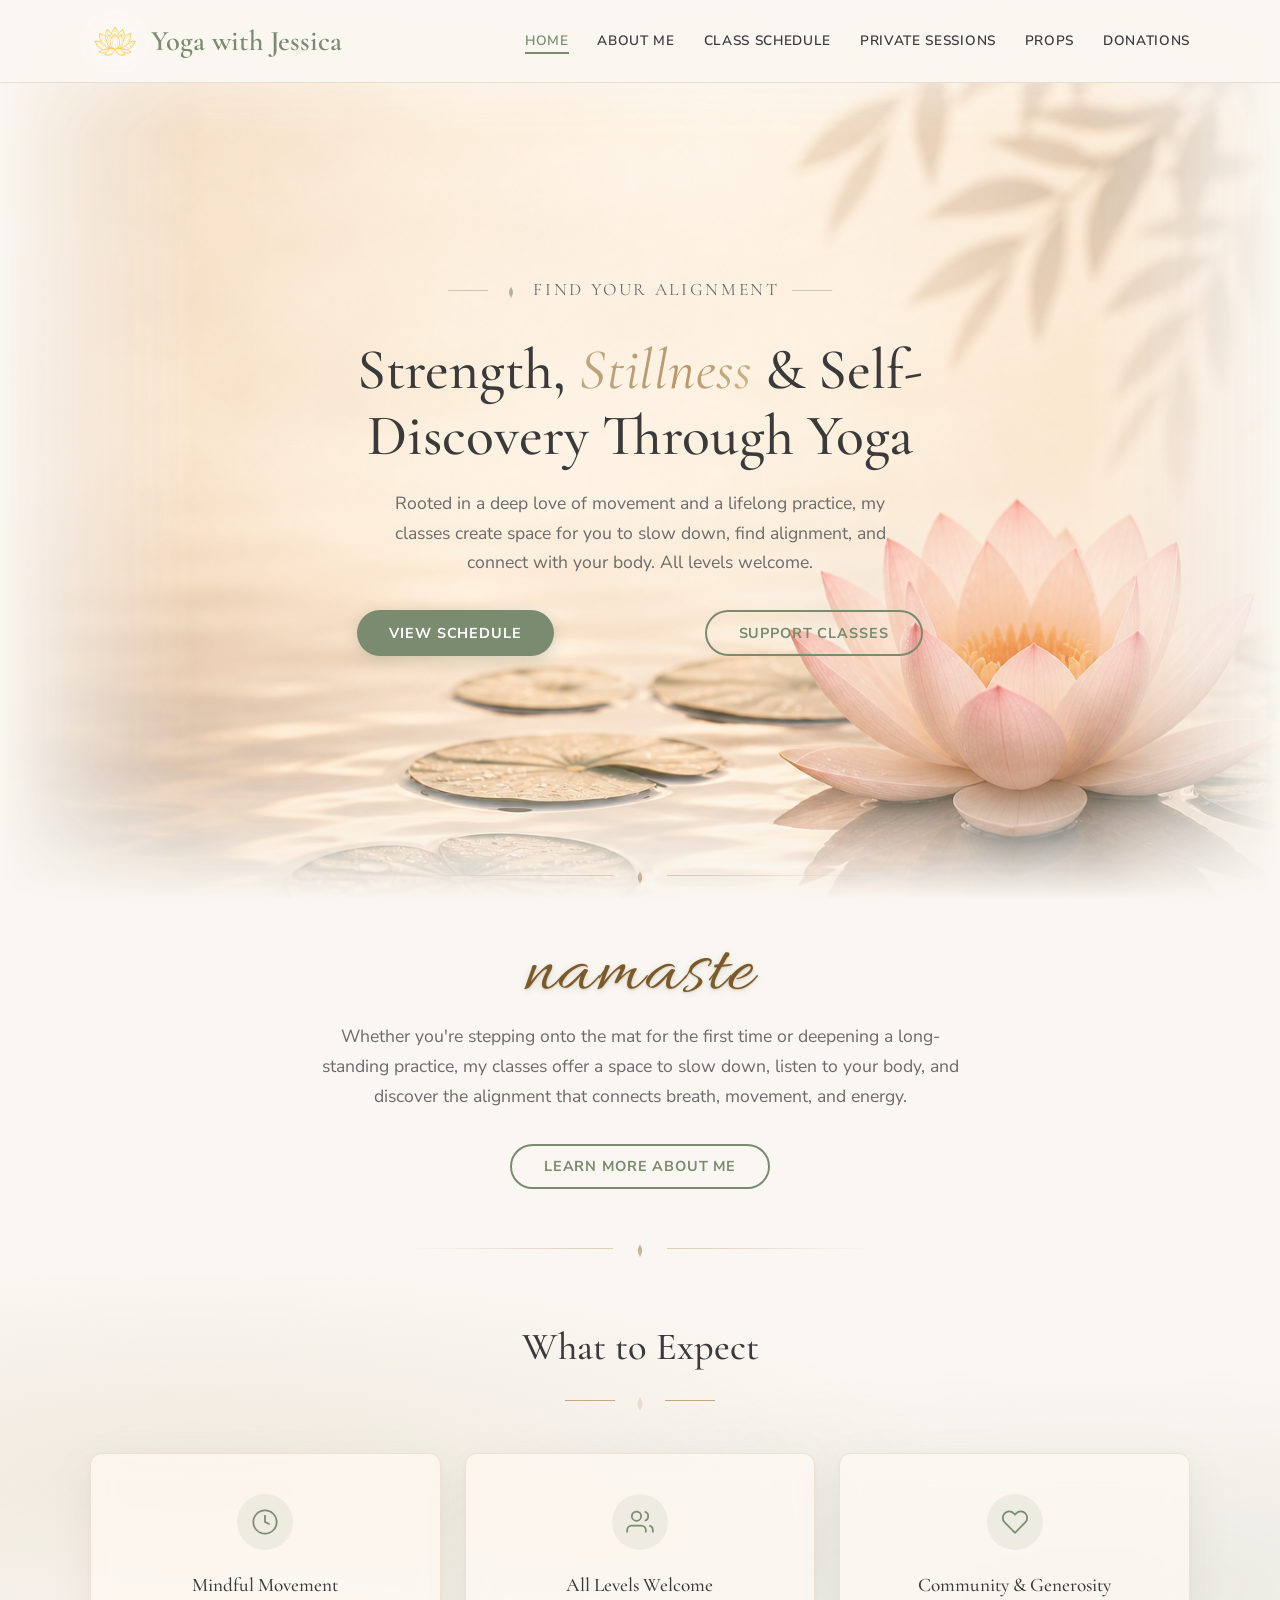
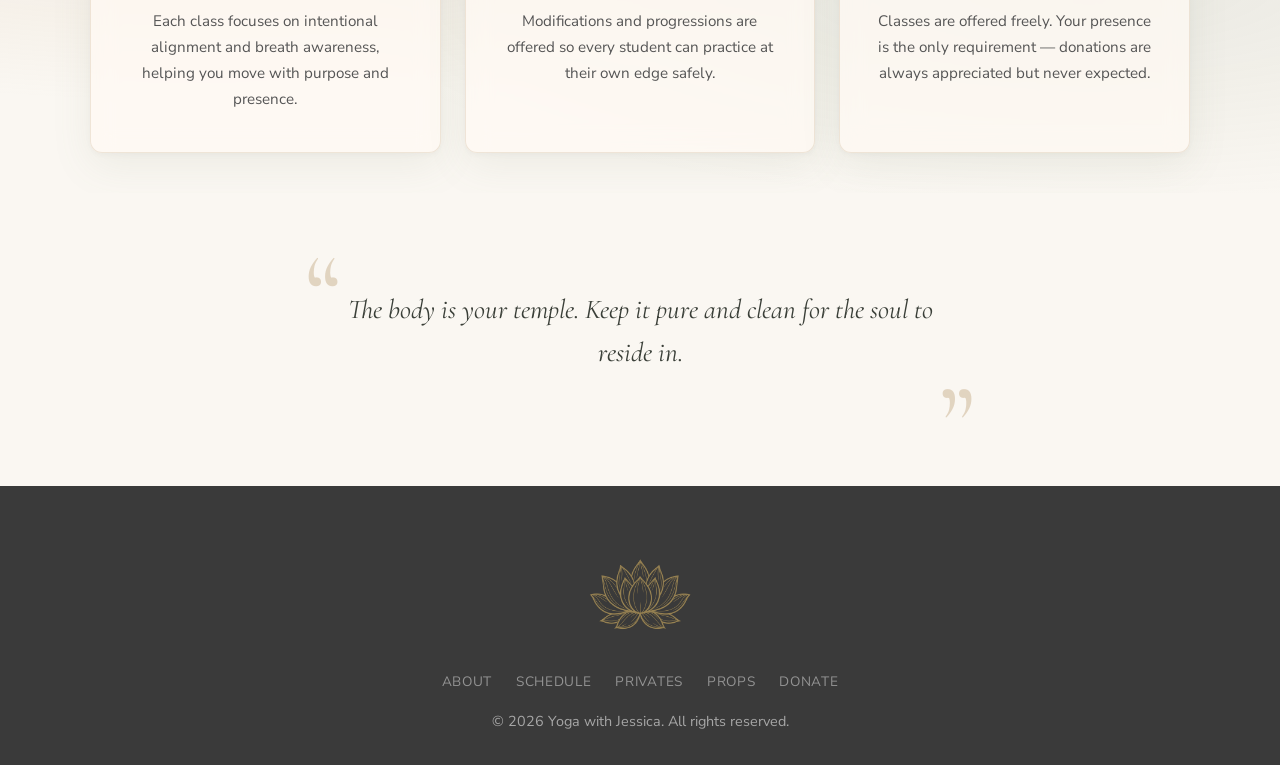
==== commit 9bdc2214: "Mobile polish: lotus bg, vertical-centered hero, unified text boxes, fun props, soft glow heart - Mo" ====
--- a/index.html
+++ b/index.html
@@ -92,7 +92,7 @@
     <div class="container text-center">
       <!-- Lotus ornament -->
       <h2 class="script-accent welcome-section__accent">namaste</h2>
-      <p style="max-width:640px;margin:0 auto 2rem;color:#555;font-size:1.05rem;">
+      <p style="max-width:640px;margin:0 auto 2rem;color:#6b6b6b;font-size:1.1rem;">
         Whether you're stepping onto the mat for the first time or deepening a long-standing practice, my classes offer a space to slow down, listen to your body, and discover the alignment that connects breath, movement, and energy.
       </p>
       <a href="about.html" class="btn btn--outline">Learn More About Me</a>
--- a/preview-styles.css
+++ b/preview-styles.css
@@ -47,8 +47,19 @@
   opacity: 0.95 !important;
   animation: none !important;
 }
+/* Mobile: show a featured portion of the lotus + leaves (experiment — easy to revert) */
 @media (max-width: 768px) {
-  .bg-pink-lotus { display: none; }
+  .bg-pink-lotus {
+    display: block !important;
+    opacity: 0.55;
+    background-size: cover;
+    background-position: 90% center;     /* features the lotus on the right + leaf shadows */
+    /* Replace the rectangular vignette with a single soft radial fade */
+    -webkit-mask-image: radial-gradient(ellipse at 50% 50%, black 30%, transparent 85%) !important;
+            mask-image: radial-gradient(ellipse at 50% 50%, black 30%, transparent 85%) !important;
+    -webkit-mask-composite: source-over !important;
+            mask-composite: add !important;
+  }
 }
 
 /* ---------- Elegant divider (replaces wave dividers) ---------- */
@@ -131,6 +142,15 @@
   font-size: clamp(3.5rem, 7vw, 5rem);
   margin: 0 0 0.5rem;
   letter-spacing: 0.02em;
+}
+
+/* Match the welcome paragraph size to the hero paragraph at every breakpoint */
+.welcome-section .container > p { font-size: 1.1rem !important; }
+@media (max-width: 768px) {
+  .welcome-section .container > p { font-size: 1rem !important; }
+}
+@media (max-width: 480px) {
+  .welcome-section .container > p { font-size: 0.92rem !important; }
 }
 
 /* ---------- Page-header titles in Allura script (every page except home) ---------- */
@@ -368,6 +388,36 @@
   margin-bottom: 0.3rem !important;
 }
 
+/* ---------- Mobile only: prop card titles in playful Caveat ---------- */
+@media (max-width: 768px) {
+  .prop-card__body h3 {
+    font-family: 'Caveat', cursive !important;
+    font-size: 2rem !important;
+    font-weight: 700 !important;
+    letter-spacing: 0.01em;
+    line-height: 1.1;
+    margin-bottom: 0.6rem !important;
+  }
+}
+
+/* ---------- Mobile only: subtle elegant glow on the donations heart ---------- */
+@media (max-width: 768px) {
+  .donate-heart {
+    width: 52px !important;
+    height: 52px !important;
+    fill: #c4a882 !important;        /* warm tan from site palette */
+    stroke: #8a6d3a !important;
+    stroke-width: 1 !important;
+    opacity: 0.9 !important;
+    margin-bottom: 1.2rem !important;
+    animation: heartSoftGlow 4s ease-in-out infinite;
+  }
+}
+@keyframes heartSoftGlow {
+  0%, 100% { filter: drop-shadow(0 0 3px rgba(196, 168, 130, 0.25)); }
+  50%      { filter: drop-shadow(0 0 14px rgba(196, 168, 130, 0.65)); }
+}
+
 /* ---------- Schedule cards: "In Person" tag in terracotta (matches sign-up page) ---------- */
 .schedule-card__tag--inperson {
   background: rgba(196, 120, 90, 0.12) !important;
@@ -403,6 +453,50 @@
 
 /* Always keep breathing room between the logo and the nav links */
 .nav .container { gap: 1.5rem; }
+
+/* On mobile, bump the logo larger — there's only the hamburger next to it.
+   Tighter vertical padding to keep the header from feeling bulky. */
+@media (max-width: 768px) {
+  .nav .container { padding: 0.5rem 0 !important; }
+  .nav__logo {
+    font-size: clamp(1.4rem, 5vw, 1.75rem) !important;
+    gap: 0.55rem !important;
+  }
+  .nav__logo svg,
+  .nav__logo-img {
+    width: clamp(46px, 12vw, 60px) !important;
+    height: clamp(46px, 12vw, 60px) !important;
+  }
+  /* Stronger hero headline as a mobile statement */
+  .hero h1 { font-size: clamp(2rem, 8vw, 2.8rem) !important; }
+  /* Center the home-page hero in the viewport so it fits without scrolling */
+  .hero {
+    min-height: calc(100vh - 80px) !important;       /* fallback */
+    min-height: calc(100dvh - 80px) !important;      /* accounts for mobile address bar */
+    padding: 1rem 1rem !important;
+  }
+  /* Roomier spacing between the hero elements on mobile */
+  .hero__tagline { margin-bottom: 1.6rem !important; }
+  .hero h1       { margin-bottom: 1.5rem !important; }
+  .hero p        { margin-bottom: 2.5rem !important; }
+
+  /* Unify About-Me and Private Sessions boxes on mobile (same width, padding, text size) */
+  .about-text,
+  .privates-card {
+    background: rgba(255, 250, 244, 0.78) !important;
+    padding: 1.5rem 1.25rem !important;
+    box-sizing: border-box !important;
+    width: 100% !important;
+    max-width: 100% !important;
+    margin: 0 !important;
+  }
+  .about-text p,
+  .privates-card p {
+    font-size: 1rem !important;
+    line-height: 1.65 !important;
+    margin-bottom: 1rem !important;
+  }
+}
 
 /* Prevent individual nav link text from breaking mid-word */
 .nav__links a { white-space: nowrap; }
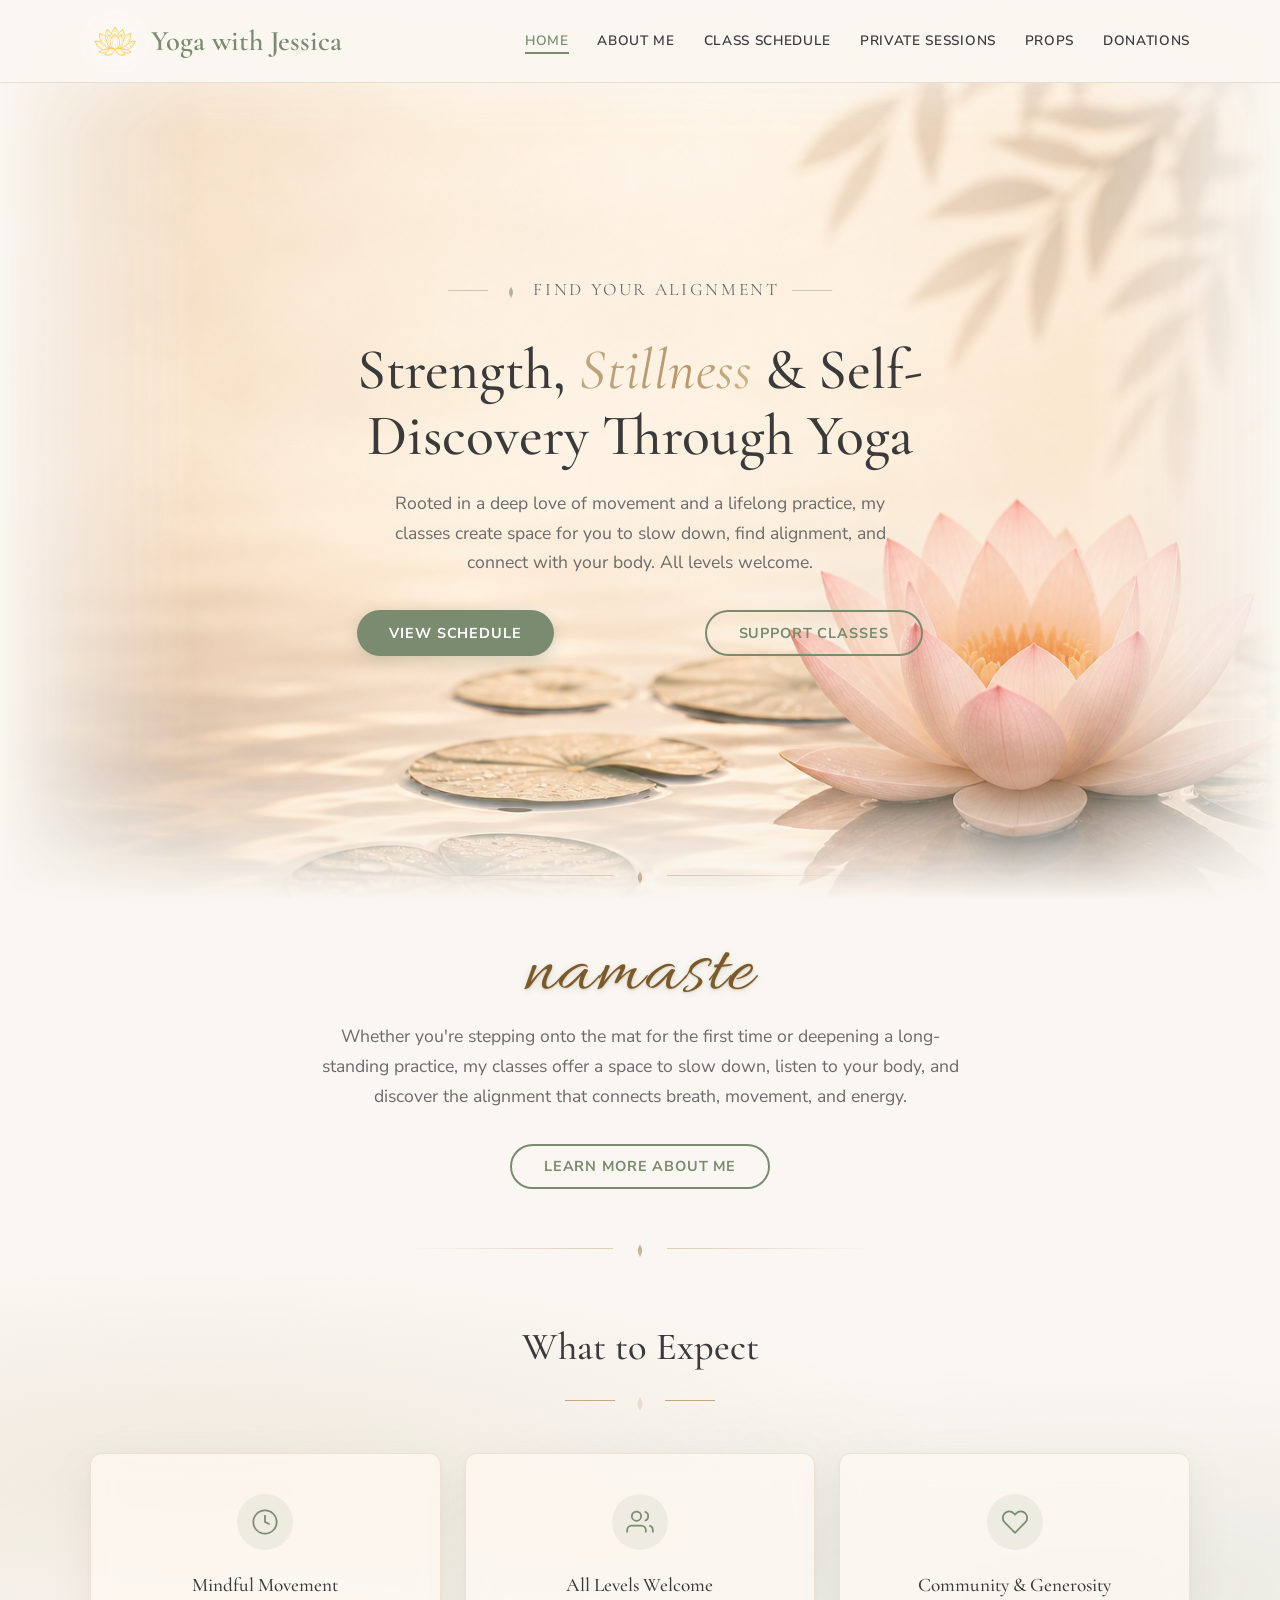
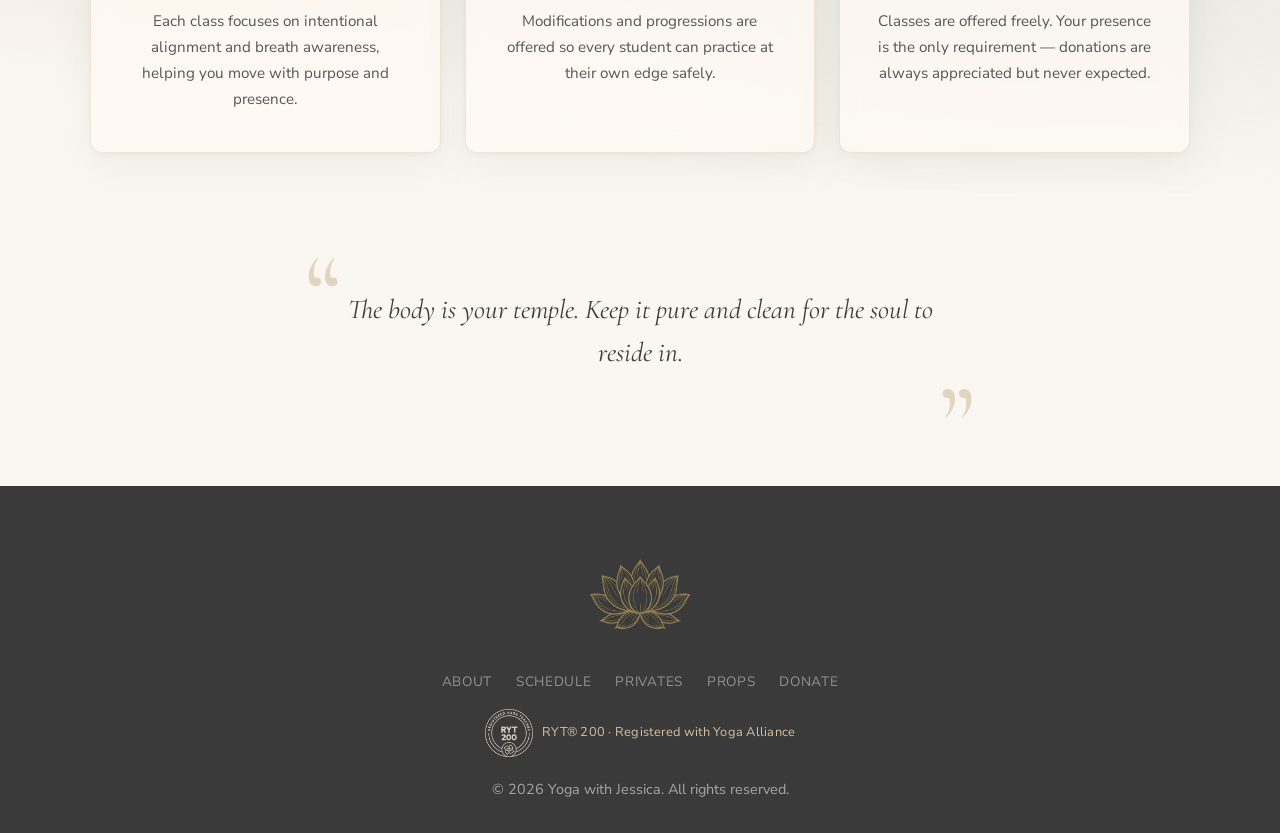
==== commit b3cc8033: "Add Yoga Alliance RYT 200 certification to site Display the RYT 200 credential badge (recolored to m" ====
--- a/index.html
+++ b/index.html
@@ -166,6 +166,10 @@
         <a href="props.html">Props</a>
         <a href="donations.html">Donate</a>
       </div>
+      <a class="footer__cert" href="https://app.yogaalliance.org/teacherpublicprofile?id=0033g0000056z5HAAQ" target="_blank" rel="noopener">
+        <img src="ryt200-cream.png" alt="Yoga Alliance RYT 200 certified" class="footer__cert-badge" />
+        <span>RYT&reg; 200 &middot; Registered with Yoga Alliance</span>
+      </a>
       <p>&copy; 2026 Yoga with Jessica. All rights reserved.</p>
     </div>
   </footer>
--- a/styles.css
+++ b/styles.css
@@ -19,7 +19,7 @@
   --font-body:    'Nunito Sans', 'Segoe UI', sans-serif;
 }
 
-html { scroll-behavior: smooth; overflow-x: hidden; }
+html { scroll-behavior: smooth; overflow-x: clip; }
 
 body {
   font-family: var(--font-body);
@@ -27,6 +27,7 @@
   background: var(--cream);
   line-height: 1.7;
   font-size: 16px;
+  overflow-x: clip;
 }
 
 img { max-width: 100%; display: block; }
@@ -394,6 +395,42 @@
   color: rgba(255,255,255,.45);
 }
 .footer__links a:hover { color: var(--warm-lt); }
+.footer__cert {
+  display: inline-flex; align-items: center; gap: .6rem;
+  margin-bottom: 1.25rem; text-decoration: none;
+  color: rgba(255,255,255,.55); font-size: .8rem; letter-spacing: .02em;
+  transition: color .2s ease, opacity .2s ease;
+}
+.footer__cert:hover { color: rgba(255,255,255,.8); }
+.footer__cert-badge { width: 48px; height: auto; opacity: .9; }
+.footer__cert:hover .footer__cert-badge { opacity: 1; }
+
+/* ========== Credentials (about page) ========== */
+.credential-card {
+  display: flex; align-items: center; gap: 1.5rem;
+  max-width: 560px; margin: 1.5rem auto 0;
+  padding: 1.25rem 1.75rem;
+  background: var(--white); border-radius: 14px;
+  border: 1px solid var(--sand);
+  box-shadow: 0 2px 14px rgba(0,0,0,.08);
+  text-decoration: none; color: inherit;
+  transition: transform .2s ease, box-shadow .2s ease;
+}
+.credential-card:hover {
+  transform: translateY(-2px);
+  box-shadow: 0 6px 22px rgba(0,0,0,.12);
+}
+.credential-badge { width: 120px; height: auto; flex-shrink: 0; }
+.credential-title {
+  font-family: var(--font-heading); color: var(--charcoal);
+  font-size: 1.4rem; font-weight: 600; margin: 0 0 .35rem;
+}
+.credential-sub { color: #6b6b6b; font-size: .95rem; line-height: 1.6; margin: 0; }
+.credential-link { color: var(--olive); font-weight: 700; white-space: nowrap; }
+@media (max-width: 560px) {
+  .credential-card { flex-direction: column; text-align: center; gap: 1rem; padding: 1.5rem; }
+  .credential-badge { width: 130px; }
+}
 
 /* ========== Page header (inner pages) ========== */
 .page-header {
--- a/preview-styles.css
+++ b/preview-styles.css
@@ -54,6 +54,11 @@
     opacity: 0.55;
     background-size: cover;
     background-position: 90% center;     /* features the lotus on the right + leaf shadows */
+    /* Lock the background size so it doesn't resize with the address bar
+       showing/hiding (which would otherwise cause a zoom effect on scroll) */
+    bottom: auto !important;
+    height: 100vh !important;            /* fallback */
+    height: 100lvh !important;           /* large viewport — stays put as URL bar collapses */
     /* Replace the rectangular vignette with a single soft radial fade */
     -webkit-mask-image: radial-gradient(ellipse at 50% 50%, black 30%, transparent 85%) !important;
             mask-image: radial-gradient(ellipse at 50% 50%, black 30%, transparent 85%) !important;
@@ -400,6 +405,73 @@
   }
 }
 
+/* Validation popup reuses the working dup-overlay/dup-modal CSS from signup.html
+   (defined inline at signup.html, so no extra CSS needed here). */
+@keyframes validationModalIn {
+  from { opacity: 0; transform: translateY(18px) scale(0.95); }
+  to   { opacity: 1; transform: translateY(0) scale(1); }
+}
+
+.validation-modal__icon {
+  width: 56px;
+  height: 56px;
+  margin: 0 auto 0.9rem;
+  border-radius: 50%;
+  background: rgba(196, 120, 90, 0.13);
+  display: flex;
+  align-items: center;
+  justify-content: center;
+  color: #c47d5a;     /* terracotta — matches the "in person" tag */
+}
+.validation-modal__icon svg { width: 30px; height: 30px; }
+
+.validation-modal__title {
+  font-family: 'Cormorant Garamond', serif !important;
+  font-size: 1.65rem !important;
+  font-weight: 500 !important;
+  color: #5c3a1f !important;
+  margin: 0 0 0.5rem !important;
+  letter-spacing: 0.005em;
+}
+.validation-modal__text {
+  color: #5a5d56;
+  font-size: 0.98rem;
+  line-height: 1.55;
+  margin: 0 0 1.6rem;
+}
+.validation-modal__close {
+  background: #7a8b6f;
+  color: #fff;
+  border: 0;
+  padding: 0.75rem 2rem;
+  border-radius: 50px;
+  font-weight: 700;
+  font-size: 0.82rem;
+  text-transform: uppercase;
+  letter-spacing: 0.06em;
+  cursor: pointer;
+  transition: background 0.2s ease, box-shadow 0.2s ease;
+  font-family: var(--font-body);
+}
+.validation-modal__close:hover {
+  background: #5c6b52;
+  box-shadow: 0 6px 16px rgba(122, 139, 111, 0.3);
+}
+.validation-modal__close:focus,
+.validation-modal__close:focus-visible { outline: none; }
+
+/* Mobile sizing tweaks */
+@media (max-width: 480px) {
+  .validation-modal {
+    padding: 1.75rem 1.25rem 1.4rem;
+    border-radius: 12px;
+  }
+  .validation-modal__title { font-size: 1.45rem !important; }
+  .validation-modal__text { font-size: 0.92rem; }
+  .validation-modal__icon { width: 48px; height: 48px; margin-bottom: 0.7rem; }
+  .validation-modal__icon svg { width: 26px; height: 26px; }
+}
+
 /* ---------- Mobile only: subtle elegant glow on the donations heart ---------- */
 @media (max-width: 768px) {
   .donate-heart {
@@ -521,7 +593,14 @@
     box-sizing: border-box;
   }
   .nav__links.open { transform: translateX(0); }
-  .nav__links a { font-size: 1.2rem; }
+  .nav__links a {
+    font-family: 'Caveat', cursive !important;
+    font-size: 1.7rem !important;
+    font-weight: 600 !important;
+    color: #6b4423 !important;             /* warm brown */
+    text-transform: none !important;        /* override uppercase from base styles */
+    letter-spacing: normal !important;
+  }
 }
 
 /* Punchier lotus icon: richer color, layered white glow */
